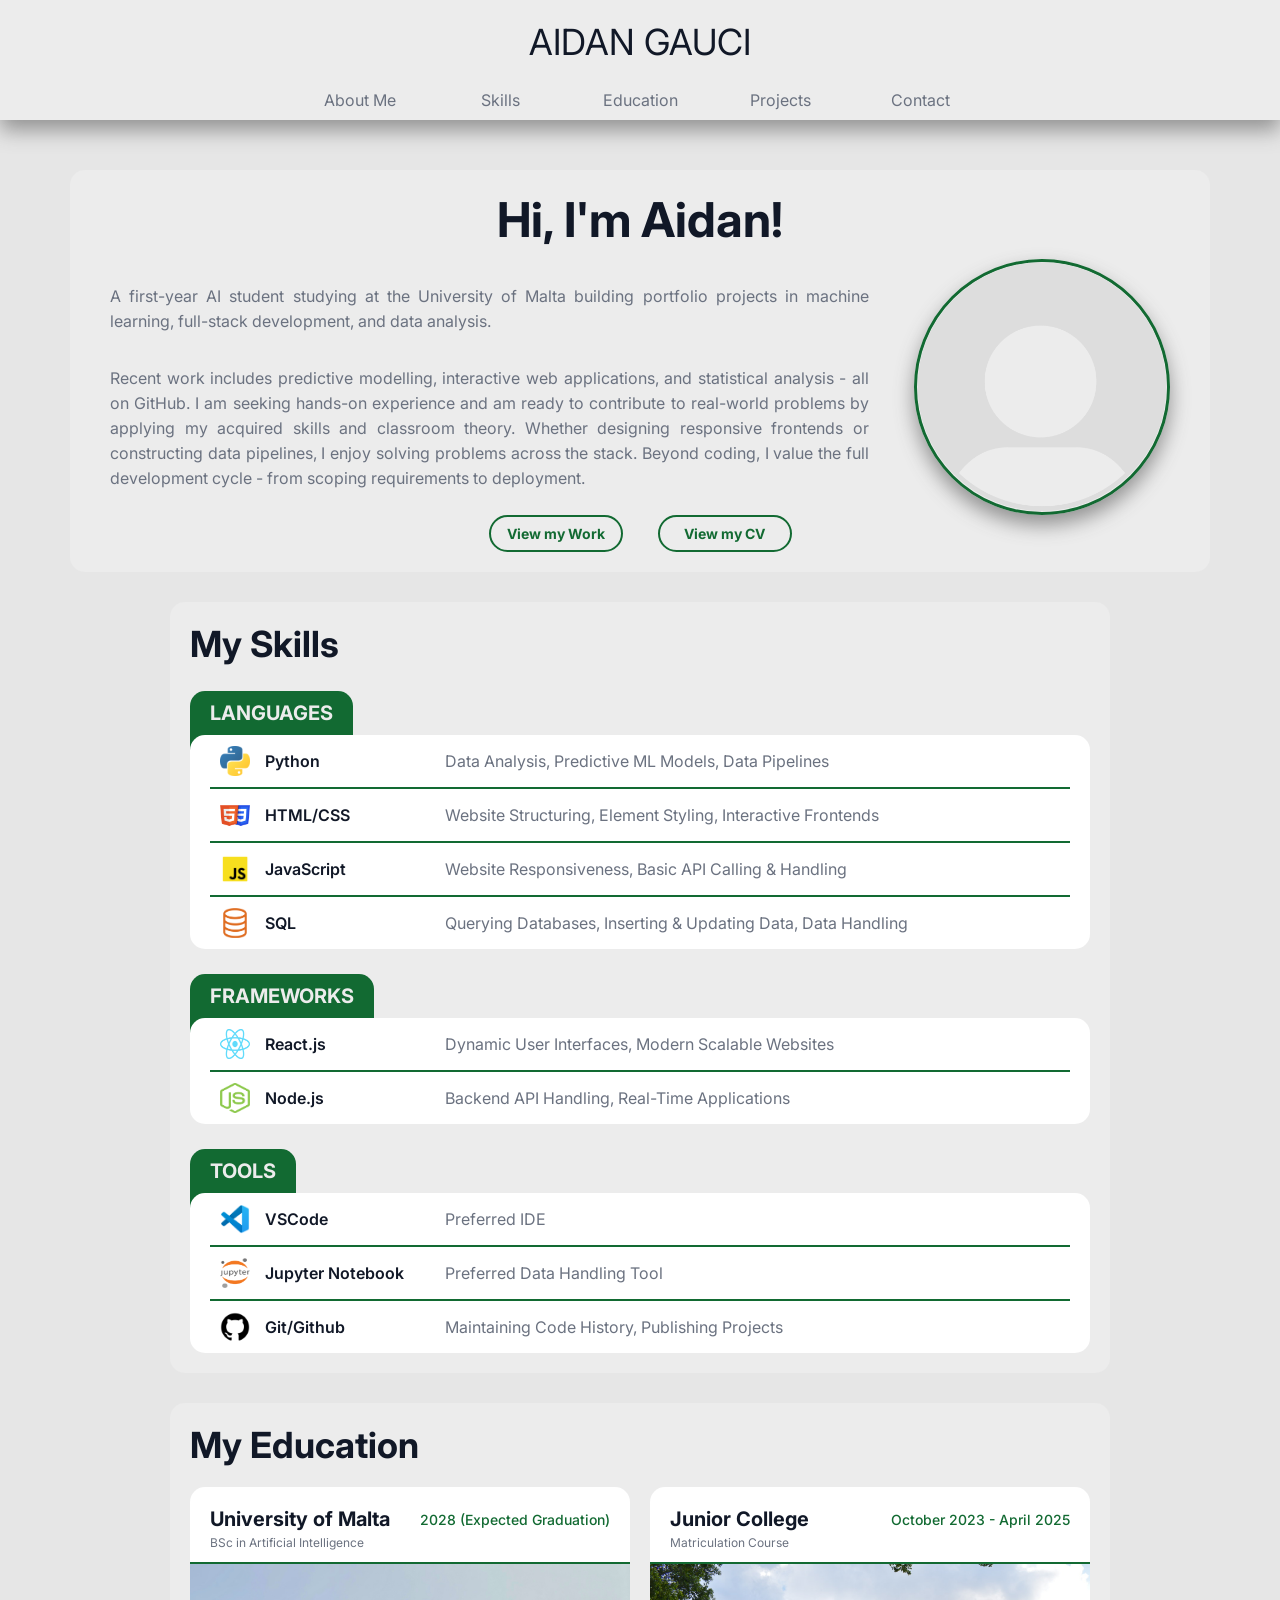
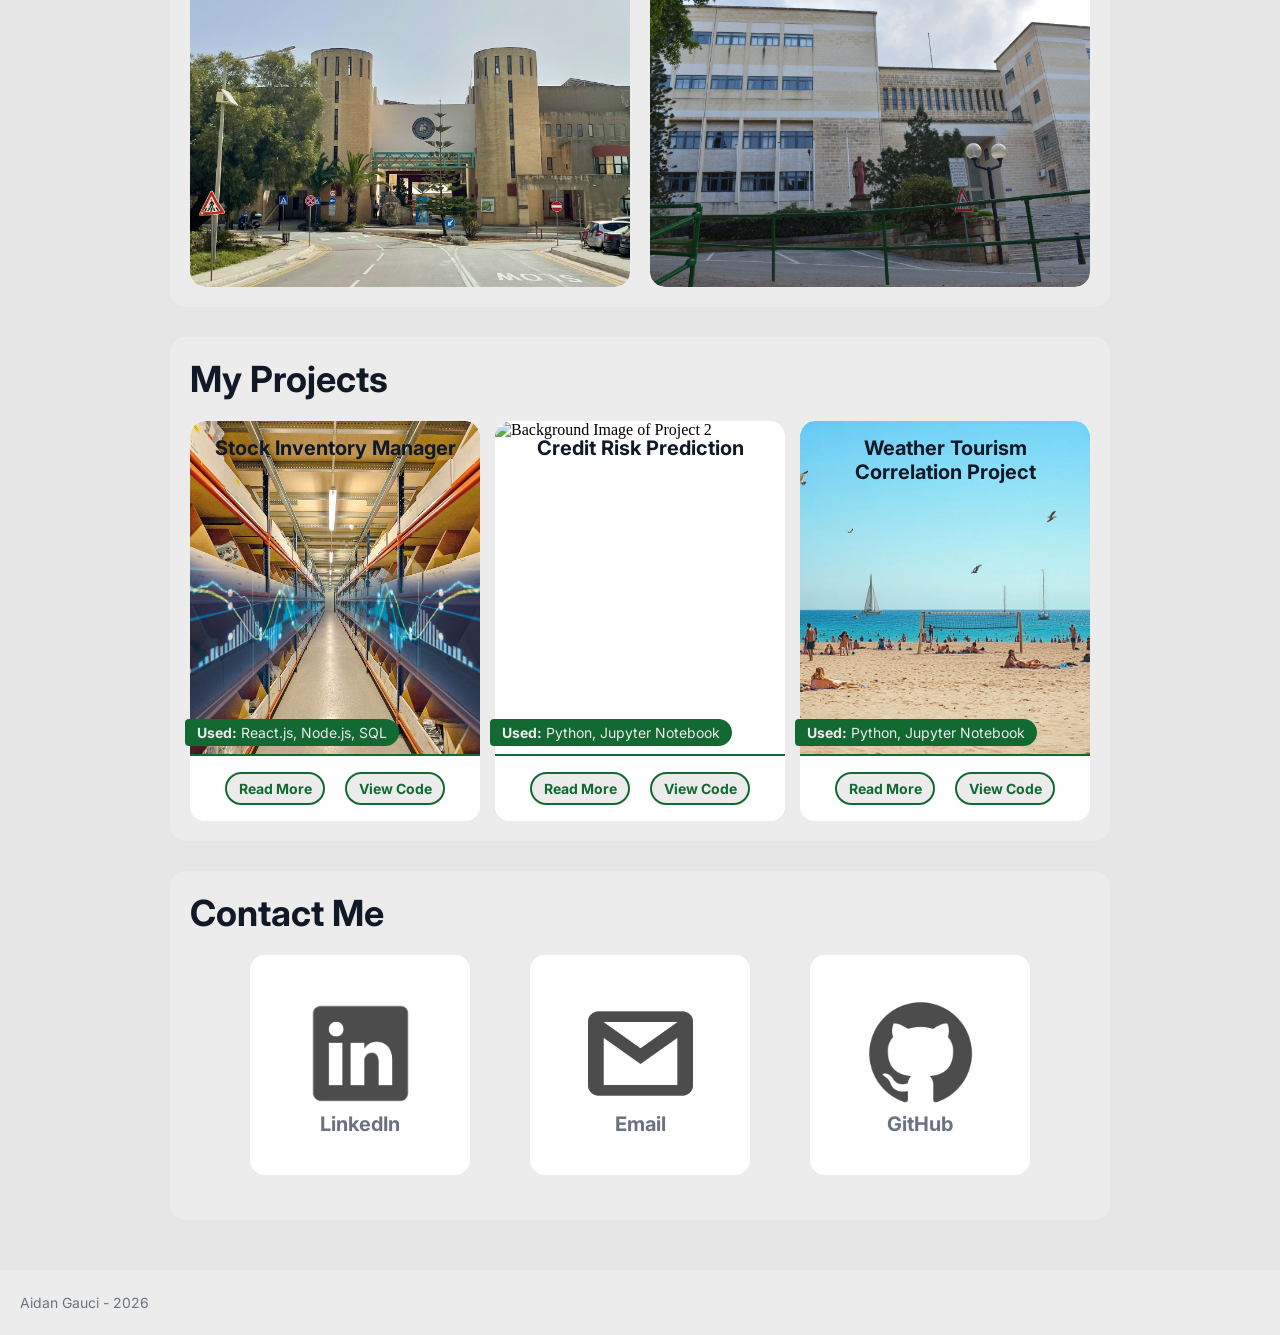
==== index.html @ 99125a49 "Fix: Minor Wordmark Ammendment" ====
<!doctype html>
<html lang="en">
  <head>
    <meta charset="UTF-8" />
    <meta name="viewport" content="width=device-width, initial-scale=1.0" />
    <meta name="description" content="Aidan Gauci's Portfolio - An AI student showcasing front-end web development projects and data science projects." />
    <meta name="author" content="Aidan Gauci" />

    <link rel="stylesheet" href="styles.css" />
    <link href="https://fonts.googleapis.com/css2?family=Inter:ital,opsz,wght@0,14..32,100..900;1,14..32,100..900&display=swap" rel="stylesheet" />
    <script src="main.js" defer></script>

    <title>Aidan's Portfolio Website</title>
  </head>
  <body>
    <header>
      <a href="/" class="wordmark">AIDAN GAUCI</a>
      <nav aria-label="Main Navigation">
        <ul>
          <li><a href="#about-me" class="nav-link">About Me</a></li>
          <li><a href="#skills" class="nav-link">Skills</a></li>
          <li><a href="#education" class="nav-link">Education</a></li>
          <li><a href="#projects" class="nav-link">Projects</a></li>
          <li><a href="#contact" class="nav-link">Contact</a></li>
        </ul>
      </nav>
    </header>
    <main>
      <section id="about-me">
        <h1>Hi, I'm Aidan!</h1>
        <div class="about-me-container">
          <div class="about-me-text-container">
            <p class="about-me-text">A first-year AI student studying at the University of Malta building portfolio projects in machine learning, full-stack development, and data analysis.</p>
            <p class="about-me-text">
              Recent work includes predictive modelling, interactive web applications, and statistical analysis - all on GitHub. I am seeking hands-on experience and am ready to contribute to
              real-world problems by applying my acquired skills and classroom theory. Whether designing responsive frontends or constructing data pipelines, I enjoy solving problems across the stack.
              Beyond coding, I value the full development cycle - from scoping requirements to deployment.
            </p>
          </div>
          <img src="img/profile-pic.png" class="profile-pic" alt="Profile Picture" />
        </div>
        <div class="about-me-link-container">
          <a href="#projects" class="about-me-link">View my Work</a>
          <a href="/" class="about-me-link">View my CV</a>
        </div>
      </section>

      <section id="skills">
        <h2 class="section-title">My Skills</h2>
        <div class="section-container">
          <div class="skill-category">
            <h3 class="skill-title">LANGUAGES</h3>
            <div class="skill-list">
              <article class="skill-element-container">
                <img src="img/skills/python.png" class="skill-icon" alt="Python Icon" />
                <p class="skill-element-name">Python</p>
                <p class="skill-element-description">Data Analysis, Predictive ML Models, Data Pipelines</p>
              </article>
              <article class="skill-element-container">
                <img src="img/skills/html-css.png" class="skill-icon" alt="HTML/CSS Icon" />
                <p class="skill-element-name">HTML/CSS</p>
                <p class="skill-element-description">Website Structuring, Element Styling, Interactive Frontends</p>
              </article>
              <article class="skill-element-container">
                <img src="img/skills/javascript.png" class="skill-icon" alt="JavaScript Icon" />
                <p class="skill-element-name">JavaScript</p>
                <p class="skill-element-description">Website Responsiveness, Basic API Calling & Handling</p>
              </article>
              <article class="skill-element-container">
                <img src="img/skills/sql.png" class="skill-icon" alt="SQL Icon" />
                <p class="skill-element-name">SQL</p>
                <p class="skill-element-description">Querying Databases, Inserting & Updating Data, Data Handling</p>
              </article>
            </div>
          </div>
          <div class="skill-category">
            <h3 class="skill-title">FRAMEWORKS</h3>
            <div class="skill-list">
              <article class="skill-element-container">
                <img src="img/skills/react.png" class="skill-icon" alt="React.js Icon" />
                <p class="skill-element-name">React.js</p>
                <p class="skill-element-description">Dynamic User Interfaces, Modern Scalable Websites</p>
              </article>
              <article class="skill-element-container">
                <img src="img/skills/node.png" class="skill-icon" alt="Node.js Icon" />
                <p class="skill-element-name">Node.js</p>
                <p class="skill-element-description">Backend API Handling, Real-Time Applications</p>
              </article>
            </div>
          </div>
          <div class="skill-category">
            <h3 class="skill-title">TOOLS</h3>
            <div class="skill-list">
              <article class="skill-element-container">
                <img src="img/skills/vscode.png" class="skill-icon" alt="VSCode Icon" />
                <p class="skill-element-name">VSCode</p>
                <p class="skill-element-description">Preferred IDE</p>
              </article>
              <article class="skill-element-container">
                <img src="img/skills/jupyter.png" class="skill-icon" alt="Jupyter Notebook Icon" />
                <p class="skill-element-name">Jupyter Notebook</p>
                <p class="skill-element-description">Preferred Data Handling Tool</p>
              </article>
              <article class="skill-element-container">
                <img src="img/skills/github.png" class="skill-icon" alt="Github Icon" />
                <p class="skill-element-name">Git/Github</p>
                <p class="skill-element-description">Maintaining Code History, Publishing Projects</p>
              </article>
            </div>
          </div>
        </div>
      </section>

      <section id="education">
        <h2 class="section-title">My Education</h2>
        <div class="education-article-container">
          <article class="education-article">
            <div class="education-article-header">
              <div class="education-title-container">
                <h3 class="education-title">University of Malta</h3>
                <p class="education-date">2028 (Expected Graduation)</p>
              </div>
              <p class="education-subtitle">BSc in Artificial Intelligence</p>
            </div>
            <div class="education-article-body">
              <div class="education-description">
                <strong>Related Coursework:</strong>
                <ul>
                  <li>Foundations of Data Science</li>
                  <li>Programming for AI (Python, HTML, CSS, JS)</li>
                  <li>AI Numerical Methods</li>
                  <li>Databases and Information Management</li>
                  <li>Data Structures & Algorithms</li>
                  <li>Foundations of Artificial Intelligence</li>
                  <li>Knowledge Representation & Reasoning</li>
                  <li>Mathematics of Discrete Structures</li>
                </ul>
              </div>
              <a href="https://www.um.edu.mt/courses/overview/ubscitharift-2026-7-o/" class="education-link">Read More</a>
              <img src="img/education/university.jpg" class="education-article-background" alt="Picture of Education Building" />
            </div>
          </article>
          <article class="education-article">
            <div class="education-article-header">
              <div class="education-title-container">
                <h3 class="education-title">Junior College</h3>
                <p class="education-date">October 2023 - April 2025</p>
              </div>
              <p class="education-subtitle">Matriculation Course</p>
            </div>
            <div class="education-article-body">
              <p class="education-description"><strong>A-Levels:</strong> Pure Maths (B), Computing (B)</p>
              <a href="https://www.jc.um.edu.mt/study/programmes/matriculationcoursestandard/" class="education-link">Read More</a>
              <img src="img/education/college.jpg" class="education-article-background" alt="Picture of Education Building" />
            </div>
          </article>
        </div>
      </section>

      <section id="projects">
        <h2 class="section-title">My Projects</h2>
        <div class="project-article-container">
          <article class="project-article" id="stock-inventory-manager">
            <div class="project-article-text-container">
              <h3 class="project-article-title">Stock Inventory Manager</h3>
              <p class="project-article-desc">
                Foundations of Data Science, Programming for AI, AI Numerical Methods, Introduction to Databases and Information Management, Data Structures & Algorithms, Foundations of Artificial
                Intelligence.
              </p>
              <p class="project-article-tags"><strong>Used:</strong> React.js, Node.js, SQL</p>
              <img src="img/projects/inventory-levels-boxes.1.10.avif" class="project-article-background" alt="Background Image of Project 1" />
            </div>
            <div class="project-article-button-container">
              <button class="project-article-button">Read More</button>
              <button class="project-article-button">View Code</button>
            </div>
          </article>
          <article class="project-article" id="credit-risk-prediction">
            <div class="project-article-text-container">
              <h3 class="project-article-title">Credit Risk Prediction</h3>
              <p class="project-article-desc">
                Foundations of Data Science, Programming for AI, AI Numerical Methods, Introduction to Databases and Information Management, Data Structures & Algorithms, Foundations of Artificial
                Intelligence.
              </p>
              <p class="project-article-tags"><strong>Used:</strong> Python, Jupyter Notebook</p>
              <img src="img/projects/pexels-rdne-8292879.jpg" class="project-article-background" alt="Background Image of Project 2" />
            </div>
            <div class="project-article-button-container">
              <button class="project-article-button">Read More</button>
              <button class="project-article-button">View Code</button>
            </div>
          </article>
          <article class="project-article" id="weather-tourism-correlation">
            <div class="project-article-text-container">
              <h3 class="project-article-title">Weather Tourism Correlation Project</h3>
              <p class="project-article-desc">
                A personal research project exploring the correlation between the mass of tourism in Malta to its weather conditions, and furthermore which of these weather conditions were most
                influencial in tourism amounts.
              </p>
              <p class="project-article-tags"><strong>Used:</strong> Python, Jupyter Notebook</p>
              <img src="img/projects/sunny-beach-day-stockcake.webp" class="project-article-background" alt="Background Image of Project 3" />
            </div>
            <div class="project-article-button-container">
              <button class="project-article-button">Read More</button>
              <button class="project-article-button">View Code</button>
            </div>
          </article>
        </div>
      </section>

      <section id="contact">
        <h2 class="section-title">Contact Me</h2>
        <div class="section-container">
          <a href="https://www.linkedin.com/in/aidan-gauci-2635003b6/" class="contact-link">
            <img class="contact-image" src="img/contact/linkedin.png" alt="Contact Image" />
            <span class="contact-text">LinkedIn</span>
          </a>
          <a href="mailto:aidan.gauci.work@gmail.com" class="contact-link">
            <img class="contact-image" src="img/contact/gmail.png" alt="Contact Image" />
            <span class="contact-text">Email</span>
          </a>
          <a href="https://github.com/aidan-gauci" class="contact-link">
            <img class="contact-image" src="img/contact/github.png" alt="Contact Image" />
            <span class="contact-text">GitHub</span>
          </a>
        </div>
      </section>
    </main>
    <footer>
      <p class="footer-text">Aidan Gauci - 2026</p>
    </footer>
  </body>
</html>
---- styles.css ----
:root {
  --font-family: 'Inter', sans-serif;
  --font-size-1: 48px;
  --font-size-2: 36px;
  --font-size-3: 20px;
  --font-size-4: 16px;
  --font-size-5: 14px;
  --font-size-6: 12px;
}

/* LIGHT MODE */
@media (prefers-color-scheme: light) {
  :root {
    --background-colour: #e6e6e6;
    --section-colour: #ececec;
    --article-colour: #ffffff;
    --primary-text: #111827;
    --secondary-text: #6b7280;
    --text-override: #ececec;
    --accent-colour: #126a32;
    --shadow-colour: #929292;
  }

  img {
    opacity: 1;
    filter: brightness(1) blur(0px);
  }

  .skill-title {
    color: var(--article-colour);
  }

  .education-article.is-hovered .education-article-background {
    opacity: 0.65;
    filter: brightness(0.7) blur(4px);
  }

  .project-article.is-hovered .project-article-background {
    opacity: 0.65;
    filter: brightness(0.7) blur(4px);
  }

  .contact-image {
    filter: invert(0.3);
  }

  .contact-link.is-hovered .contact-image {
    filter: invert(0);
  }
}

/* DARK MODE */
@media (prefers-color-scheme: dark) {
  :root {
    --background-colour: #121212;
    --section-colour: #1e1e1e;
    --article-colour: #252525;
    --primary-text: #f8f9fa;
    --secondary-text: #b0b0b0;
    --text-override: #f8f9fa;
    --accent-colour: #6366f1;
    --shadow-colour: #000000;
  }

  img {
    opacity: 1;
    filter: brightness(0.7) blur(0px);
  }

  .education-article.is-hovered .education-article-background {
    opacity: 1;
    filter: brightness(0.45) blur(4px);
  }

  .project-article.is-hovered .project-article-background {
    opacity: 1;
    filter: brightness(0.45) blur(4px);
  }

  .contact-image {
    filter: invert(0.6);
  }

  .contact-link.is-hovered .contact-image {
    filter: invert(1);
  }
}

html {
  scroll-behavior: smooth;
}

body {
  margin: 0px;
}

/* HEADER */
header {
  width: 100%;
  position: sticky;
  top: 0;
  z-index: 10;
  background-color: var(--section-colour);
  box-shadow: 0 10px 20px var(--shadow-colour);
  padding-top: 20px;
  display: flex;
  flex-direction: column;
  justify-content: center;
  align-items: center;
}

.wordmark {
  color: var(--primary-text);
  font-size: var(--font-size-2);
  font-family: var(--font-family);
  font-weight: 400;
  text-transform: uppercase;
  text-decoration: none;
  display: inline-block;
  transition: opacity 0.2s ease;
}

.wordmark:hover {
  opacity: 0.7;
}

header ul {
  width: max-content;
  list-style: none;
  display: flex;
  flex-direction: row;
  justify-content: space-between;
  align-items: center;
  margin-bottom: 0px;
  padding: 0px;
  flex-wrap: nowrap;
}

.nav {
  height: min-content;
}

.nav-link {
  display: inline-block;
  width: 100px;
  text-align: center;
  color: var(--secondary-text);
  font-family: var(--font-family);
  text-decoration: none;
  white-space: nowrap;
  padding: 10px 0;
  margin: 0 20px;
  transition: opacity 0.2s ease;
}

.nav-link:hover {
  opacity: 0.7;
}

.active {
  font-weight: bold;
  color: var(--accent-colour);
  border-bottom: 3px solid var(--accent-colour);
}

/* MAIN */
main {
  padding: 20px 40px;
  background-color: var(--background-colour);
}

main section {
  max-width: 900px;
  border-radius: 15px;
  margin: 30px auto;
  padding: 20px;
  background-color: var(--section-colour);
}

#about-me {
  max-width: 1100px;
}

#about-me h1 {
  font-family: var(--font-family);
  font-size: var(--font-size-1);
  color: var(--primary-text);
  text-align: center;
  margin-top: 0px;
  margin-bottom: 10px;
}

.section-title {
  font-family: var(--font-family);
  font-size: var(--font-size-2);
  color: var(--primary-text);
  margin-top: 0px;
  margin-bottom: 20px;
}

.about-me-text,
.education-description {
  font-family: var(--font-family);
  font-size: var(--font-size-4);
  color: var(--secondary-text);
}

.about-me-container {
  display: flex;
  flex-direction: row;
  align-items: center;
  gap: 45px;
  padding: 0px 20px;
}

.about-me-text-container {
  height: 100%;
  width: 100%;
  display: flex;
  flex-direction: column;
}

.about-me-text {
  text-align: justify;
  line-height: 25px;
}

.about-me-link-container {
  height: auto;
  width: 100%;
  display: flex;
  flex-direction: row;
  justify-content: center;
  align-items: center;
  gap: 35px;
  position: relative;
  bottom: 0px;
}

.about-me-link {
  height: fit-content;
  width: 100px;
  text-align: center;
  padding: 8px 15px;
  background-color: var(--section-colour);
  border: 2px solid var(--accent-colour);
  border-radius: 20px;
  color: var(--accent-colour);
  font-family: var(--font-family);
  font-size: var(--font-size-5);
  font-weight: bold;
  position: relative;
  text-decoration: none;
  cursor: pointer;
  scale: 1;
  transition: scale 0.15s ease;
}

.about-me-link:hover {
  scale: 1.1;
}

.profile-pic {
  height: 250px;
  width: 250px;
  border-radius: calc(50%);
  border: 3px solid var(--accent-colour);
  box-shadow: 0 10px 20px var(--shadow-colour);
}

.education-title,
.project-article-title {
  font-family: var(--font-family);
  font-size: var(--font-size-3);
  color: var(--primary-text);
}

#skills .section-title {
  margin-bottom: 0px;
}

.skill-title {
  width: fit-content;
  padding: 10px 20px;
  padding-bottom: 25px;
  margin-top: 10px;
  margin-bottom: 0px;
  border-radius: 15px 15px 0px 0px;
  background-color: var(--accent-colour);
  color: var(--text-override);
  font-family: var(--font-family);
  font-size: var(--font-size-3);
  position: relative;
  bottom: -15px;
  z-index: 0;
}

.skill-list {
  height: auto;
  width: auto;
  padding: 0px 20px;
  font-family: var(--font-family);
  font-size: var(--font-size-4);
  background-color: var(--article-colour);
  border-radius: 15px;
  position: relative;
  z-index: 1;
}

.skill-element-container {
  height: fit-content;
  width: 100%;
  color: var(--secondary-text);
  font-size: var(--font-size-4);
  display: grid;
  grid-template-columns: 55px 180px 1fr;
  align-items: center;
  position: relative;
  border-bottom: 2px solid var(--accent-colour);
}

.skill-element-container:last-child {
  border-bottom: 0px;
}

.skill-icon {
  height: 30px;
  width: auto;
  aspect-ratio: 1;
  margin-left: 10px;
}

.skill-element-name {
  color: var(--primary-text);
  font-weight: 600;
  transform-origin: left;
  scale: 1;
  transition:
    color 0.15s ease,
    scale 0.15s ease;
}

.skill-element-container.is-hovered .skill-element-name {
  color: var(--accent-colour);
  scale: 1.1;
}

.skill-element-description {
  color: var(--secondary-text);
}

.education-article-container {
  display: grid;
  grid-template-columns: 1fr 1fr;
  column-gap: 20px;
}

.education-article {
  height: 400px;
  min-height: 300px;
  width: auto;
  border-radius: 15px;

  display: grid;
  grid-template-rows: auto 1fr;
  align-content: start;
  background-color: var(--article-colour);
  position: relative;
}

.education-article-header {
  width: auto;
  padding: 20px 20px 0px 20px;
  border-bottom: 2px solid var(--accent-colour);
}

.education-title-container {
  display: flex;
  justify-content: space-between;
  align-items: center;
}

.education-title,
.education-date {
  height: fit-content;
  margin: 0px;
}

.education-date {
  font-family: var(--font-family);
  font-size: var(--font-size-5);
  font-weight: 500;
  color: var(--accent-colour);
}

.education-subtitle {
  font-family: var(--font-family);
  font-size: var(--font-size-6);
  color: var(--secondary-text);
  margin-top: 4px;
}

.education-article-body {
  height: 100%;
  width: auto;
  border-radius: 0px 0px 15px 15px;
  padding: 0px 20px;
  position: relative;
}

.education-description {
  color: var(--primary-text);
  line-height: 25px;
  margin: 16px 0px;
  padding-top: 20px;
  position: relative;
  opacity: 0;
  z-index: 1;
  transition:
    opacity 0.15s ease,
    transform 0.15s ease;
}

.education-description ul {
  margin: 0px;
  position: absolute;
  left: -10px;
}

.education-article.is-hovered .education-description {
  opacity: 1;
  transform: translateY(-20px);
}

.education-link {
  height: fit-content;
  width: 80px;
  text-align: center;
  padding: 8px 15px;
  background-color: var(--section-colour);
  border: 2px solid var(--accent-colour);
  border-radius: 20px;
  color: var(--accent-colour);
  font-family: var(--font-family);
  font-size: var(--font-size-5);
  font-weight: bold;
  text-decoration: none;
  cursor: pointer;
  position: absolute;
  left: 0px;
  right: 0px;
  bottom: 0px;
  margin: 0 auto;
  opacity: 0;
  z-index: 1;
  pointer-events: none;
  transform-origin: center center;
  translate: 0px 0px;
  scale: 1;
  transition:
    opacity 0.15s ease,
    translate 0.15s ease,
    scale 0.15s ease;
}

.education-article.is-hovered .education-link {
  opacity: 1;
  translate: 0px -20px;
  pointer-events: auto;
}

.education-link:hover {
  scale: 1.1;
}

.education-article-background {
  object-fit: cover;
  height: 100%;
  width: 100%;
  border-radius: 0px 0px 15px 15px;
  position: absolute;
  bottom: 0px;
  left: 0px;
  clip-path: inset(0 round 0px 0px 15px 15px);
  transition:
    opacity 0.15s ease,
    filter 0.15s ease;
}

.project-article-container {
  display: grid;
  grid-template-columns: 1fr 1fr 1fr;
  column-gap: 15px;
}

.project-article {
  height: 400px;
  min-height: 300px;
  width: auto;
  border-radius: 15px;
  display: flex;
  flex-direction: column;
  background-color: var(--article-colour);
}

.project-article-text-container {
  flex-grow: 1;
  height: auto;
  width: auto;
  border-radius: 15px 15px 0px 0px;
  position: relative;
}

.project-article-title {
  text-align: center;
  margin: 15px 0px;
  padding: 0px 15px;
  z-index: 1;
  position: relative;
}

.project-article-desc {
  font-family: var(--font-family);
  font-size: var(--font-size-4);
  color: var(--primary-text);
  line-height: 25px;
  margin-top: 36px;
  padding: 10px 20px;
  text-align: center;
  z-index: 1;
  position: relative;
  opacity: 0;
  transition:
    opacity 0.15s ease,
    transform 0.15s ease;
}

.project-article.is-hovered .project-article-desc {
  opacity: 1;
  transform: translateY(-20px);
}

.project-article-tags {
  font-family: var(--font-family);
  font-size: var(--font-size-5);
  color: var(--text-override);
  background-color: var(--accent-colour);
  border-radius: 6px 20px 20px 6px;
  padding: 5px 12px;
  margin: 5px 0px;
  position: absolute;
  z-index: 1;
  bottom: 3px;
  left: -5px;
}

.project-article-background {
  object-fit: cover;
  height: 100%;
  width: 100%;
  border-radius: 15px 15px 0px 0px;
  position: absolute;
  top: 0px;
  left: 0px;
  clip-path: inset(0 round 15px 15px 0px 0px);
  transition:
    opacity 0.15s ease,
    filter 0.15s ease;
}

.project-article-button-container {
  height: 65px;
  min-height: 60px;
  width: 100%;
  border-radius: 0px 0px 15px 15px;
  display: flex;
  gap: 20px;
  justify-content: center;
  align-items: center;
  background-color: inherit;
  border-top: 2px solid var(--accent-colour);
}

.project-article-button {
  height: fit-content;
  width: 100px;
  padding: 6px 10px;
  background-color: var(--section-colour);
  border: 2px solid var(--accent-colour);
  border-radius: 20px;
  color: var(--accent-colour);
  font-family: var(--font-family);
  font-size: var(--font-size-5);
  font-weight: bold;
  transition: transform 0.2s ease;
}

.project-article-button:hover {
  transform: scale(1.1);
  cursor: pointer;
}

#contact .section-container {
  display: grid;
  grid-template-columns: 1fr 1fr 1fr;
  column-gap: 60px;
  padding: 0px 60px 25px 60px;
}

.contact-link {
  height: auto;
  width: fit-content;
  aspect-ratio: 1;
  border-radius: 15px;
  background-color: var(--article-colour);
  gap: 0px;
  display: flex;
  flex-direction: column;
  justify-content: center;
  align-items: center;
  text-decoration: none;
  padding: 20px;
  transition: gap 0.15s ease;
}

.contact-image {
  height: 65%;
  width: 65%;
  transition: transform 0.15s ease;
}

.contact-text {
  color: var(--secondary-text);
  font-family: var(--font-family);
  font-weight: bold;
  font-size: var(--font-size-3);
  pointer-events: none;
  transition:
    transform 0.15s ease,
    color 0.15s ease;
}

.contact-link.is-hovered {
  gap: 5px;
}

.contact-link.is-hovered .contact-image,
.contact-link.is-hovered .contact-text {
  transform: scale(1.1);
  color: var(--primary-text);
}

/* FOOTER */
footer {
  background-color: var(--section-colour);
  padding: 10px 20px;
}

.footer-text {
  font-family: var(--font-family);
  font-size: var(--font-size-5);
  color: var(--secondary-text);
}

@media (min-width: 819px) and (max-width: 1000px) {
  :root {
    --font-size-1: 36px;
    --font-size-2: 24px;
    --font-size-3: 16px;
    --font-size-4: 14px;
    --font-size-5: 13px;
    --font-size-6: 12px;
  }

  .profile-pic {
    height: 200px;
    width: 200px;
  }

  .skill-element-container {
    grid-template-columns: 45px 150px 1fr;
  }

  .skill-icon {
    height: 25px;
  }

  .education-title-container {
    flex-direction: column;
    align-items: start;
    justify-content: left;
  }

  .project-article-desc {
    margin-top: 27.5px;
    line-height: 22.5px;
  }
}

@media (min-width: 620px) and (max-width: 819px) {
  :root {
    --font-size-1: 36px;
    --font-size-2: 24px;
    --font-size-3: 16px;
    --font-size-4: 14px;
    --font-size-5: 13px;
    --font-size-6: 12px;
  }

  .nav-link {
    width: 90px;
    margin: 0px 10px;
  }

  main section {
    max-width: 450px;
    min-width: 300px;
  }

  .about-me-container {
    flex-direction: column-reverse;
    gap: 0px;
  }

  .profile-pic {
    height: 160px;
    width: 160px;
  }

  .skill-element-container {
    grid-template-columns: 45px 150px 1fr;
  }

  .skill-icon {
    height: 25px;
  }

  .education-article-container {
    grid-template-columns: none;
    column-gap: 0px;
    grid-template-rows: 1fr 1fr;
    row-gap: 35px;
  }

  .education-title-container {
    flex-direction: column;
    align-items: start;
    justify-content: left;
  }

  .education-description {
    line-height: 20px;
  }

  .project-article-container {
    grid-template-columns: none;
    column-gap: 0px;
    grid-template-rows: 1fr 1fr 1fr;
    row-gap: 35px;
  }

  .project-article-desc {
    margin-top: 27.5px;
    line-height: 22.5px;
  }

  #contact .section-container {
    padding: 10px 0px;
    column-gap: 20px;
  }
}

@media (min-width: 450px) and (max-width: 620px) {
  :root {
    --font-size-1: 32px;
    --font-size-2: 22px;
    --font-size-3: 14px;
    --font-size-4: 12px;
    --font-size-5: 10px;
    --font-size-6: 9px;
  }

  .nav-link {
    width: 70px;
    font-size: var(--font-size-4);
    margin: 0px 5px;
  }

  main section {
    max-width: 450px;
    min-width: 300px;
  }

  .about-me-container {
    flex-direction: column-reverse;
    gap: 0px;
  }

  .profile-pic {
    height: 160px;
    width: 160px;
  }

  .skill-element-container {
    grid-template-columns: 45px 90px 1fr;
  }

  .skill-title {
    margin-top: 5px;
  }

  .skill-icon {
    height: 25px;
  }

  .education-article-container {
    grid-template-columns: none;
    column-gap: 0px;
    grid-template-rows: 1fr 1fr;
    row-gap: 35px;
  }

  .education-title-container {
    flex-direction: column;
    align-items: start;
    justify-content: left;
  }

  .education-description {
    line-height: 20px;
  }

  .project-article-container {
    grid-template-columns: none;
    column-gap: 0px;
    grid-template-rows: 1fr 1fr 1fr;
    row-gap: 35px;
  }

  .project-article-desc {
    margin-top: 27.5px;
    line-height: 22.5px;
  }

  #contact .section-container {
    padding: 10px 0px;
    column-gap: 20px;
  }

  .contact-link {
    padding: 10px;
  }

  .contact-image {
    height: 57.5%;
    width: 57.5%;
  }

  .contact-text {
    font-size: var(--font-size-4);
  }
}

@media (min-width: 360px) and (max-width: 449px) {
  :root {
    --font-size-1: 32px;
    --font-size-2: 22px;
    --font-size-3: 14px;
    --font-size-4: 12px;
    --font-size-5: 10px;
    --font-size-6: 9px;
  }

  main {
    padding: 10px 10px;
  }

  nav ul {
    margin-top: 5px;
  }

  .nav-link {
    width: 60px;
    font-size: var(--font-size-4);
    margin: 0px 5px;
  }

  main section {
    max-width: 450px;
    min-width: 300px;
  }

  .about-me-container {
    flex-direction: column-reverse;
    gap: 0px;
  }

  .about-me-link-container {
    gap: 25px;
  }

  .about-me-link {
    width: 80px;
    padding: 6px 10px;
  }

  .profile-pic {
    height: 160px;
    width: 160px;
  }

  .skill-element-container {
    grid-template-columns: 45px 90px 1fr;
  }

  .skill-title {
    margin-top: 5px;
  }

  .skill-icon {
    height: 25px;
  }

  .education-article-container {
    grid-template-columns: none;
    column-gap: 0px;
    grid-template-rows: 1fr 1fr;
    row-gap: 35px;
  }

  .education-title-container {
    flex-direction: column;
    align-items: start;
    justify-content: left;
  }

  .education-description {
    line-height: 20px;
  }

  .project-article-container {
    grid-template-columns: none;
    column-gap: 0px;
    grid-template-rows: 1fr 1fr 1fr;
    row-gap: 35px;
  }

  .project-article-desc {
    margin-top: 27.5px;
    line-height: 22.5px;
  }

  #contact .section-container {
    padding: 10px 0px;
    column-gap: 20px;
  }

  .contact-link {
    padding: 10px;
  }

  .contact-image {
    height: 57.5%;
    width: 57.5%;
  }

  .contact-text {
    font-size: var(--font-size-4);
  }
}

@media (max-width: 359px) {
  :root {
    --font-size-1: 32px;
    --font-size-2: 22px;
    --font-size-3: 14px;
    --font-size-4: 12px;
    --font-size-5: 10px;
    --font-size-6: 9px;
  }

  main {
    padding: 10px 10px;
  }

  nav ul {
    margin-top: 5px;
  }

  .nav-link {
    width: 60px;
    font-size: var(--font-size-4);
    margin: 0px;
  }

  main section {
    max-width: 450px;
    min-width: 200px;
  }

  .about-me-container {
    flex-direction: column-reverse;
    gap: 0px;
  }

  .about-me-link-container {
    gap: 25px;
  }

  .about-me-link {
    width: 80px;
    padding: 6px 10px;
  }

  .profile-pic {
    height: 160px;
    width: 160px;
  }

  .skill-element-container {
    grid-template-columns: 45px 90px 1fr;
  }

  .skill-title {
    margin-top: 5px;
  }

  .skill-icon {
    height: 25px;
  }

  .education-article-container {
    grid-template-columns: none;
    column-gap: 0px;
    grid-template-rows: 1fr 1fr;
    row-gap: 35px;
  }

  .education-title-container {
    flex-direction: column;
    align-items: start;
    justify-content: left;
  }

  .education-description {
    line-height: 20px;
  }

  .project-article-container {
    grid-template-columns: none;
    column-gap: 0px;
    grid-template-rows: 1fr 1fr 1fr;
    row-gap: 35px;
  }

  .project-article-desc {
    margin-top: 27.5px;
    line-height: 22.5px;
  }

  #contact .section-container {
    padding: 10px 0px;
    column-gap: 20px;
  }

  .contact-link {
    padding: 10px;
  }

  .contact-image {
    height: 57.5%;
    width: 57.5%;
  }

  .contact-text {
    font-size: var(--font-size-4);
  }
}
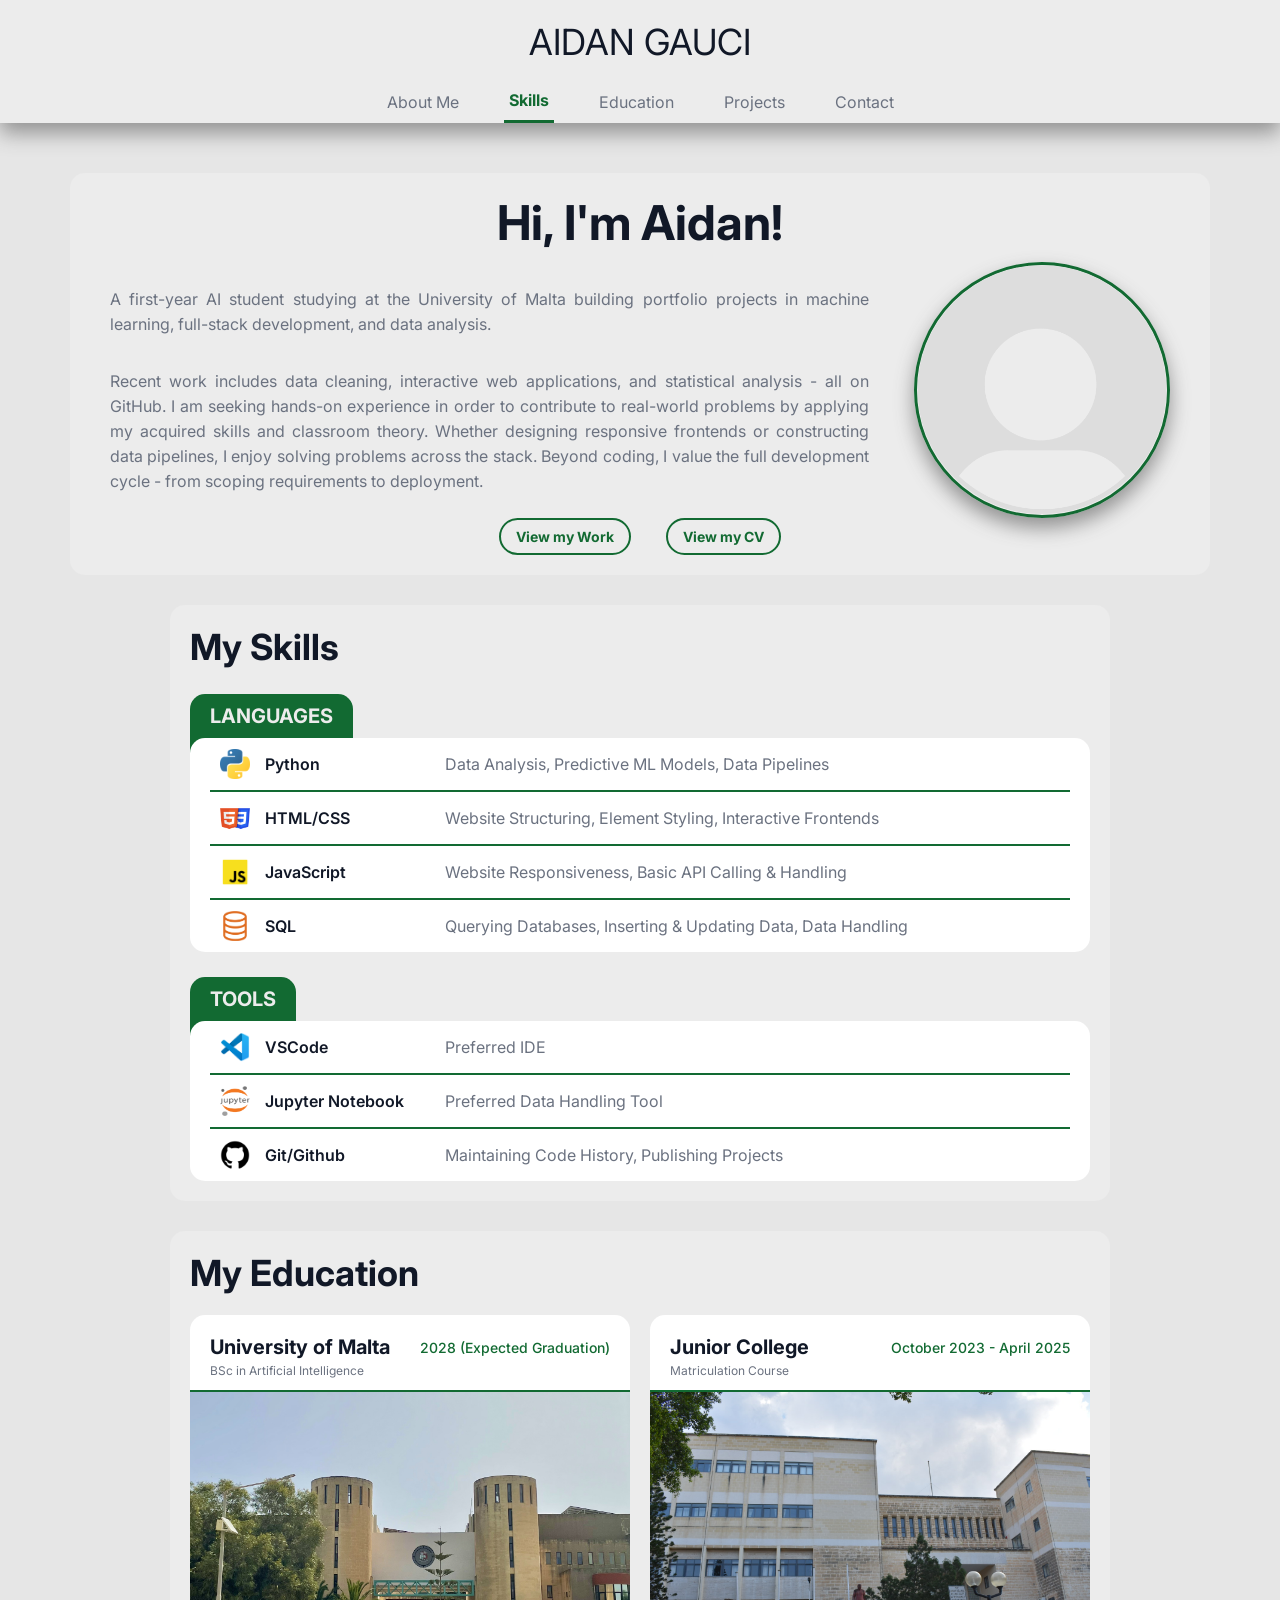
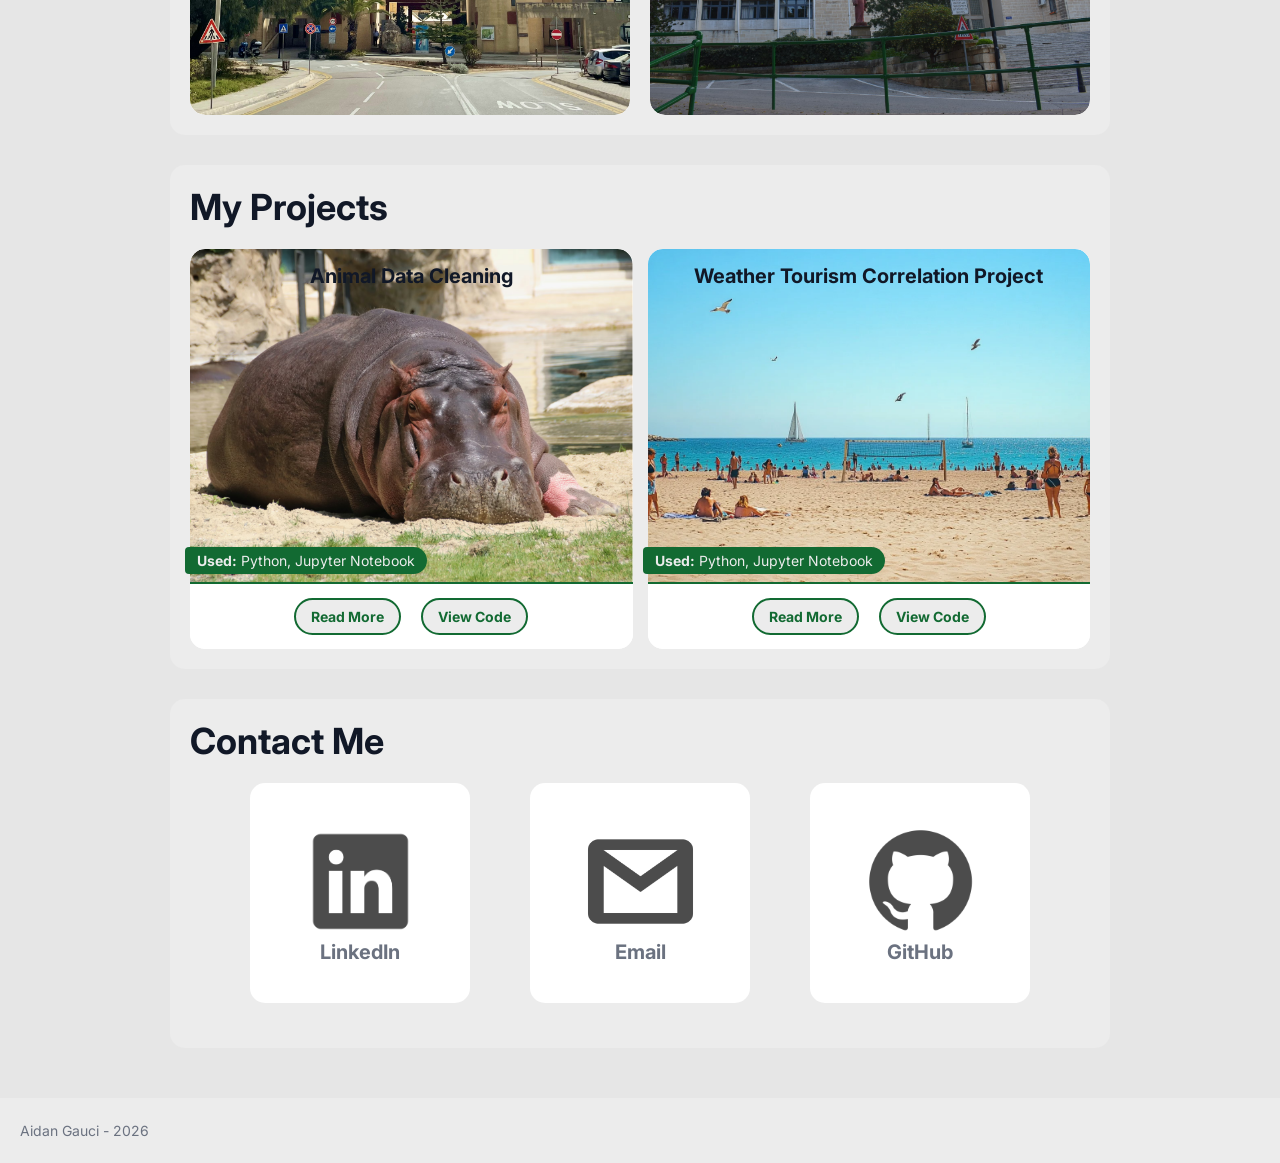
==== commit 23622f2d: "Fix: Project data ammendment" ====
--- a/index.html
+++ b/index.html
@@ -32,9 +32,9 @@
           <div class="about-me-text-container">
             <p class="about-me-text">A first-year AI student studying at the University of Malta building portfolio projects in machine learning, full-stack development, and data analysis.</p>
             <p class="about-me-text">
-              Recent work includes predictive modelling, interactive web applications, and statistical analysis - all on GitHub. I am seeking hands-on experience and am ready to contribute to
-              real-world problems by applying my acquired skills and classroom theory. Whether designing responsive frontends or constructing data pipelines, I enjoy solving problems across the stack.
-              Beyond coding, I value the full development cycle - from scoping requirements to deployment.
+              Recent work includes data cleaning, interactive web applications, and statistical analysis - all on GitHub. I am seeking hands-on experience in order to contribute to real-world problems
+              by applying my acquired skills and classroom theory. Whether designing responsive frontends or constructing data pipelines, I enjoy solving problems across the stack. Beyond coding, I
+              value the full development cycle - from scoping requirements to deployment.
             </p>
           </div>
           <img src="img/profile-pic.png" class="profile-pic" alt="Profile Picture" />
@@ -73,6 +73,7 @@
               </article>
             </div>
           </div>
+          <!--
           <div class="skill-category">
             <h3 class="skill-title">FRAMEWORKS</h3>
             <div class="skill-list">
@@ -88,6 +89,7 @@
               </article>
             </div>
           </div>
+        -->
           <div class="skill-category">
             <h3 class="skill-title">TOOLS</h3>
             <div class="skill-list">
@@ -160,34 +162,35 @@
       <section id="projects">
         <h2 class="section-title">My Projects</h2>
         <div class="project-article-container">
+          <!--
           <article class="project-article" id="stock-inventory-manager">
             <div class="project-article-text-container">
               <h3 class="project-article-title">Stock Inventory Manager</h3>
               <p class="project-article-desc">
-                Foundations of Data Science, Programming for AI, AI Numerical Methods, Introduction to Databases and Information Management, Data Structures & Algorithms, Foundations of Artificial
-                Intelligence.
+                
               </p>
               <p class="project-article-tags"><strong>Used:</strong> React.js, Node.js, SQL</p>
               <img src="img/projects/inventory-levels-boxes.1.10.avif" class="project-article-background" alt="Background Image of Project 1" />
             </div>
-            <div class="project-article-button-container">
-              <button class="project-article-button">Read More</button>
-              <button class="project-article-button">View Code</button>
-            </div>
-          </article>
-          <article class="project-article" id="credit-risk-prediction">
+            <div class="project-article-link-container">
+              <a class="project-article-link">Read More</a>
+              <a class="project-article-link">View Code</a>
+            </div>
+          </article>
+        -->
+          <article class="project-article" id="animal-data-cleaning">
             <div class="project-article-text-container">
-              <h3 class="project-article-title">Credit Risk Prediction</h3>
+              <h3 class="project-article-title">Animal Data Cleaning</h3>
               <p class="project-article-desc">
-                Foundations of Data Science, Programming for AI, AI Numerical Methods, Introduction to Databases and Information Management, Data Structures & Algorithms, Foundations of Artificial
-                Intelligence.
+                Handling of a dirty dataset containing animal information which demonstrates cleaning methodologies such as date notations, inconsistent naming practices, missing values, and duplicate
+                records.
               </p>
               <p class="project-article-tags"><strong>Used:</strong> Python, Jupyter Notebook</p>
-              <img src="img/projects/pexels-rdne-8292879.jpg" class="project-article-background" alt="Background Image of Project 2" />
-            </div>
-            <div class="project-article-button-container">
-              <button class="project-article-button">Read More</button>
-              <button class="project-article-button">View Code</button>
+              <img src="img/projects/zoo.avif" class="project-article-background" alt="Background Image of Project 2" />
+            </div>
+            <div class="project-article-link-container">
+              <a class="project-article-link">Read More</a>
+              <a class="project-article-link">View Code</a>
             </div>
           </article>
           <article class="project-article" id="weather-tourism-correlation">
@@ -200,9 +203,9 @@
               <p class="project-article-tags"><strong>Used:</strong> Python, Jupyter Notebook</p>
               <img src="img/projects/sunny-beach-day-stockcake.webp" class="project-article-background" alt="Background Image of Project 3" />
             </div>
-            <div class="project-article-button-container">
-              <button class="project-article-button">Read More</button>
-              <button class="project-article-button">View Code</button>
+            <div class="project-article-link-container">
+              <a class="project-article-link">Read More</a>
+              <a class="project-article-link">View Code</a>
             </div>
           </article>
         </div>
--- a/styles.css
+++ b/styles.css
@@ -142,13 +142,13 @@
 
 .nav-link {
   display: inline-block;
-  width: 100px;
+  width: fit-content;
   text-align: center;
   color: var(--secondary-text);
   font-family: var(--font-family);
   text-decoration: none;
   white-space: nowrap;
-  padding: 10px 0;
+  padding: 10px 5px;
   margin: 0 20px;
   transition: opacity 0.2s ease;
 }
@@ -239,7 +239,7 @@
 
 .about-me-link {
   height: fit-content;
-  width: 100px;
+  width: fit-content;
   text-align: center;
   padding: 8px 15px;
   background-color: var(--section-colour);
@@ -434,7 +434,7 @@
 
 .education-link {
   height: fit-content;
-  width: 80px;
+  width: fit-content;
   text-align: center;
   padding: 8px 15px;
   background-color: var(--section-colour);
@@ -489,7 +489,7 @@
 
 .project-article-container {
   display: grid;
-  grid-template-columns: 1fr 1fr 1fr;
+  grid-template-columns: 1fr 1fr;
   column-gap: 15px;
 }
 
@@ -568,7 +568,7 @@
     filter 0.15s ease;
 }
 
-.project-article-button-container {
+.project-article-link-container {
   height: 65px;
   min-height: 60px;
   width: 100%;
@@ -581,10 +581,10 @@
   border-top: 2px solid var(--accent-colour);
 }
 
-.project-article-button {
+.project-article-link {
   height: fit-content;
-  width: 100px;
-  padding: 6px 10px;
+  width: fit-content;
+  padding: 8px 15px;
   background-color: var(--section-colour);
   border: 2px solid var(--accent-colour);
   border-radius: 20px;
@@ -592,10 +592,11 @@
   font-family: var(--font-family);
   font-size: var(--font-size-5);
   font-weight: bold;
+  text-align: center;
   transition: transform 0.2s ease;
 }
 
-.project-article-button:hover {
+.project-article-link:hover {
   transform: scale(1.1);
   cursor: pointer;
 }
@@ -708,7 +709,6 @@
   }
 
   .nav-link {
-    width: 90px;
     margin: 0px 10px;
   }
 
@@ -755,7 +755,7 @@
   .project-article-container {
     grid-template-columns: none;
     column-gap: 0px;
-    grid-template-rows: 1fr 1fr 1fr;
+    grid-template-rows: 1fr 1fr;
     row-gap: 35px;
   }
 
@@ -781,7 +781,6 @@
   }
 
   .nav-link {
-    width: 70px;
     font-size: var(--font-size-4);
     margin: 0px 5px;
   }
@@ -833,7 +832,7 @@
   .project-article-container {
     grid-template-columns: none;
     column-gap: 0px;
-    grid-template-rows: 1fr 1fr 1fr;
+    grid-template-rows: 1fr 1fr;
     row-gap: 35px;
   }
 
@@ -880,7 +879,6 @@
   }
 
   .nav-link {
-    width: 60px;
     font-size: var(--font-size-4);
     margin: 0px 5px;
   }
@@ -900,7 +898,6 @@
   }
 
   .about-me-link {
-    width: 80px;
     padding: 6px 10px;
   }
 
@@ -941,7 +938,7 @@
   .project-article-container {
     grid-template-columns: none;
     column-gap: 0px;
-    grid-template-rows: 1fr 1fr 1fr;
+    grid-template-rows: 1fr 1fr;
     row-gap: 35px;
   }
 
@@ -988,7 +985,6 @@
   }
 
   .nav-link {
-    width: 60px;
     font-size: var(--font-size-4);
     margin: 0px;
   }
@@ -1008,7 +1004,6 @@
   }
 
   .about-me-link {
-    width: 80px;
     padding: 6px 10px;
   }
 
@@ -1049,7 +1044,7 @@
   .project-article-container {
     grid-template-columns: none;
     column-gap: 0px;
-    grid-template-rows: 1fr 1fr 1fr;
+    grid-template-rows: 1fr 1fr;
     row-gap: 35px;
   }
 
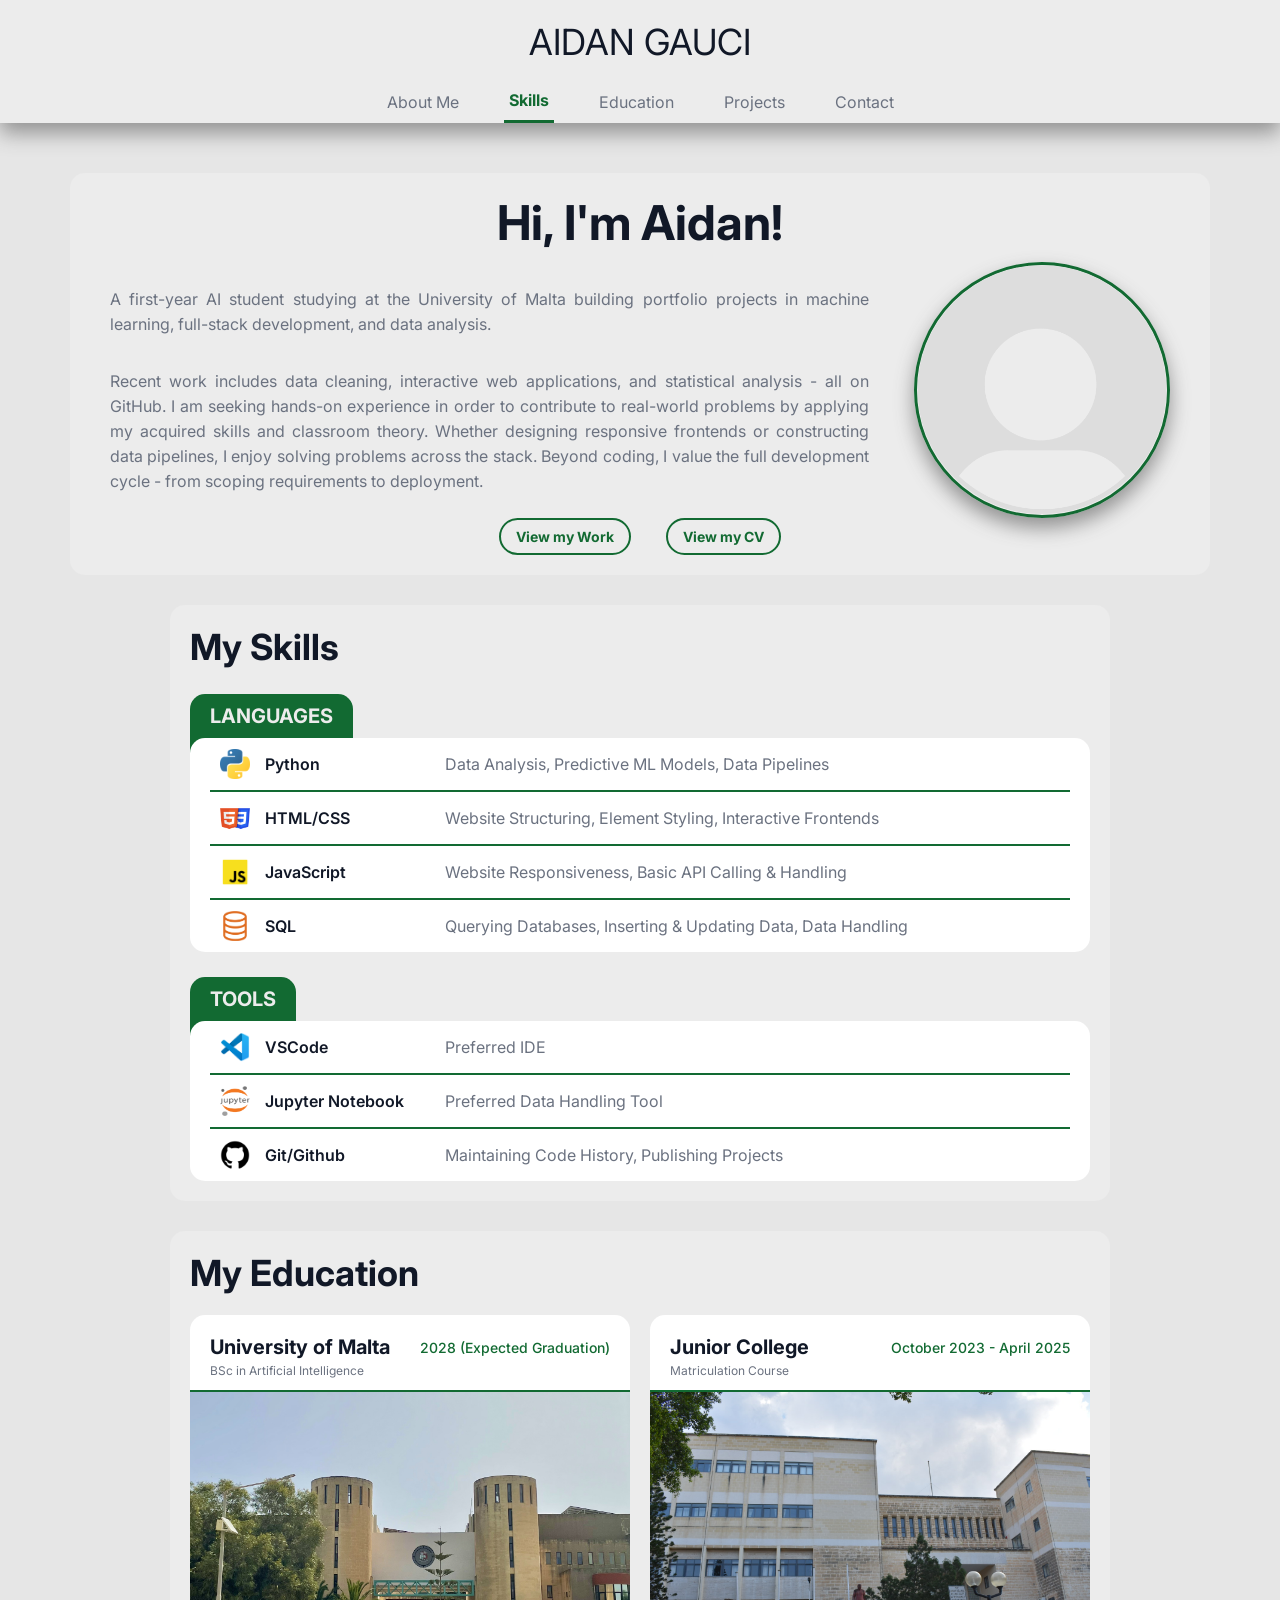
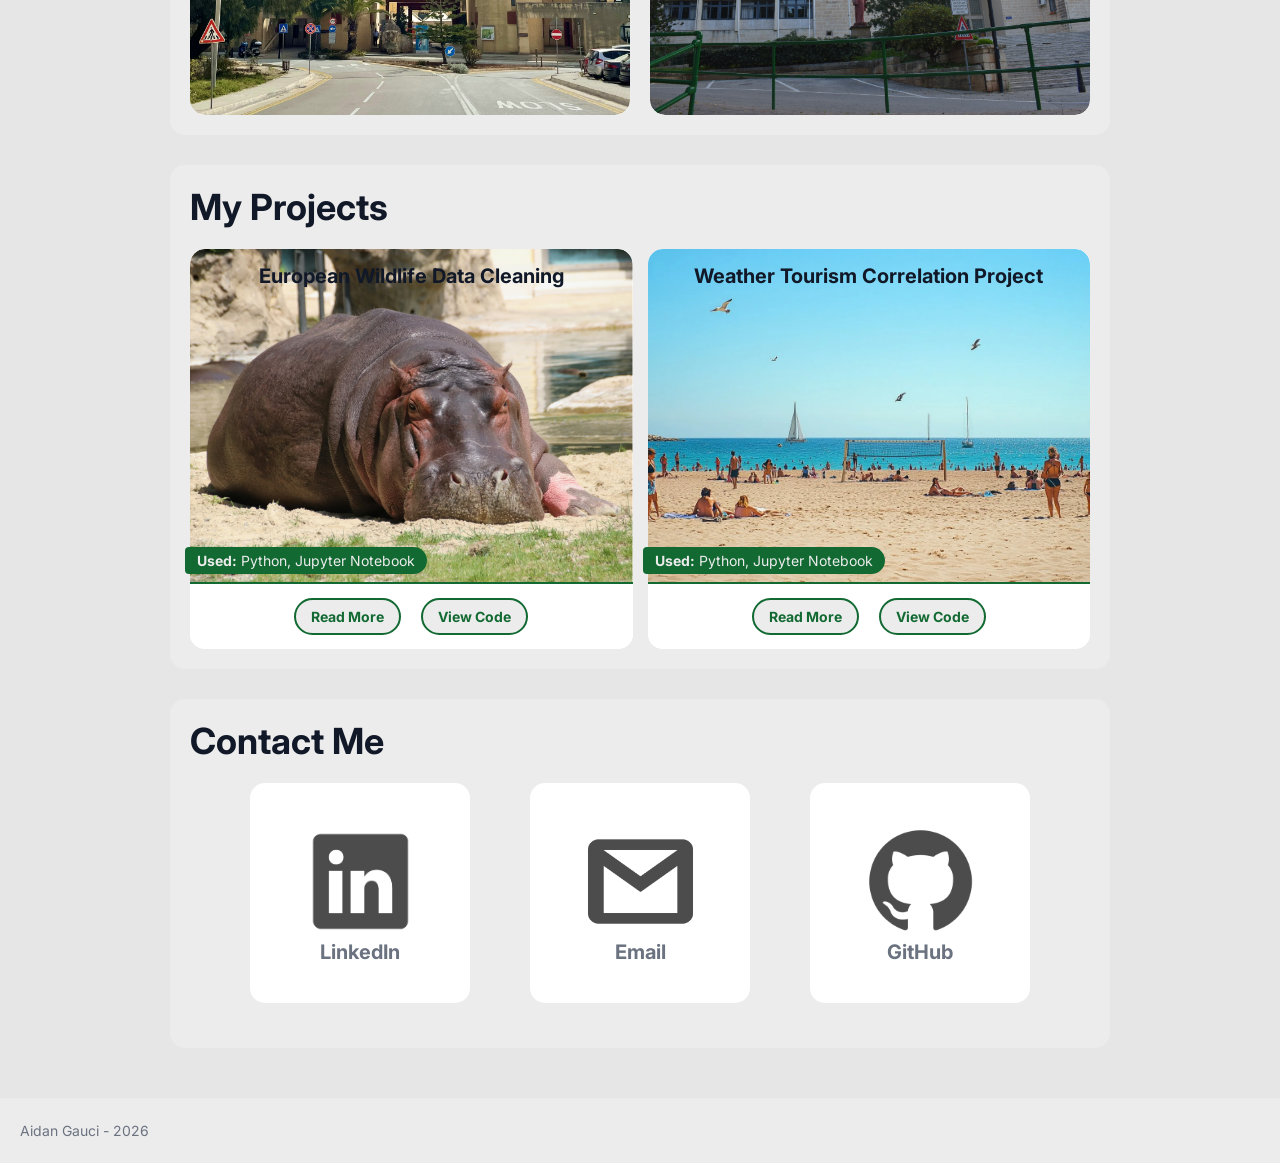
==== commit e25bea05: "Add: European wildlife project directories + minor media handling styles fix" ====
--- a/index.html
+++ b/index.html
@@ -180,7 +180,7 @@
         -->
           <article class="project-article" id="animal-data-cleaning">
             <div class="project-article-text-container">
-              <h3 class="project-article-title">Animal Data Cleaning</h3>
+              <h3 class="project-article-title">European Wildlife Data Cleaning</h3>
               <p class="project-article-desc">
                 Handling of a dirty dataset containing animal information which demonstrates cleaning methodologies such as date notations, inconsistent naming practices, missing values, and duplicate
                 records.
@@ -189,8 +189,8 @@
               <img src="img/projects/zoo.avif" class="project-article-background" alt="Background Image of Project 2" />
             </div>
             <div class="project-article-link-container">
-              <a class="project-article-link">Read More</a>
-              <a class="project-article-link">View Code</a>
+              <a href="projects/european-wildlife-data-cleaning.html" class="project-article-link">Read More</a>
+              <a href="https://github.com/aidan-gauci/European-Wildlife-Data-Cleaning/blob/main/animal-data-cleaning.ipynb" class="project-article-link">View Code</a>
             </div>
           </article>
           <article class="project-article" id="weather-tourism-correlation">
@@ -204,8 +204,8 @@
               <img src="img/projects/sunny-beach-day-stockcake.webp" class="project-article-background" alt="Background Image of Project 3" />
             </div>
             <div class="project-article-link-container">
-              <a class="project-article-link">Read More</a>
-              <a class="project-article-link">View Code</a>
+              <a href="projects/weather-project.html" class="project-article-link">Read More</a>
+              <a href="https://github.com/aidan-gauci/Weather-Tourist-Project/blob/main/weather-project.ipynb" class="project-article-link">View Code</a>
             </div>
           </article>
         </div>
--- a/styles.css
+++ b/styles.css
@@ -593,6 +593,7 @@
   font-size: var(--font-size-5);
   font-weight: bold;
   text-align: center;
+  text-decoration: none;
   transition: transform 0.2s ease;
 }
 
@@ -663,7 +664,7 @@
   color: var(--secondary-text);
 }
 
-@media (min-width: 819px) and (max-width: 1000px) {
+@media (min-width: 880px) and (max-width: 1000px) {
   :root {
     --font-size-1: 36px;
     --font-size-2: 24px;
@@ -698,7 +699,7 @@
   }
 }
 
-@media (min-width: 620px) and (max-width: 819px) {
+@media (min-width: 620px) and (max-width: 880px) {
   :root {
     --font-size-1: 36px;
     --font-size-2: 24px;
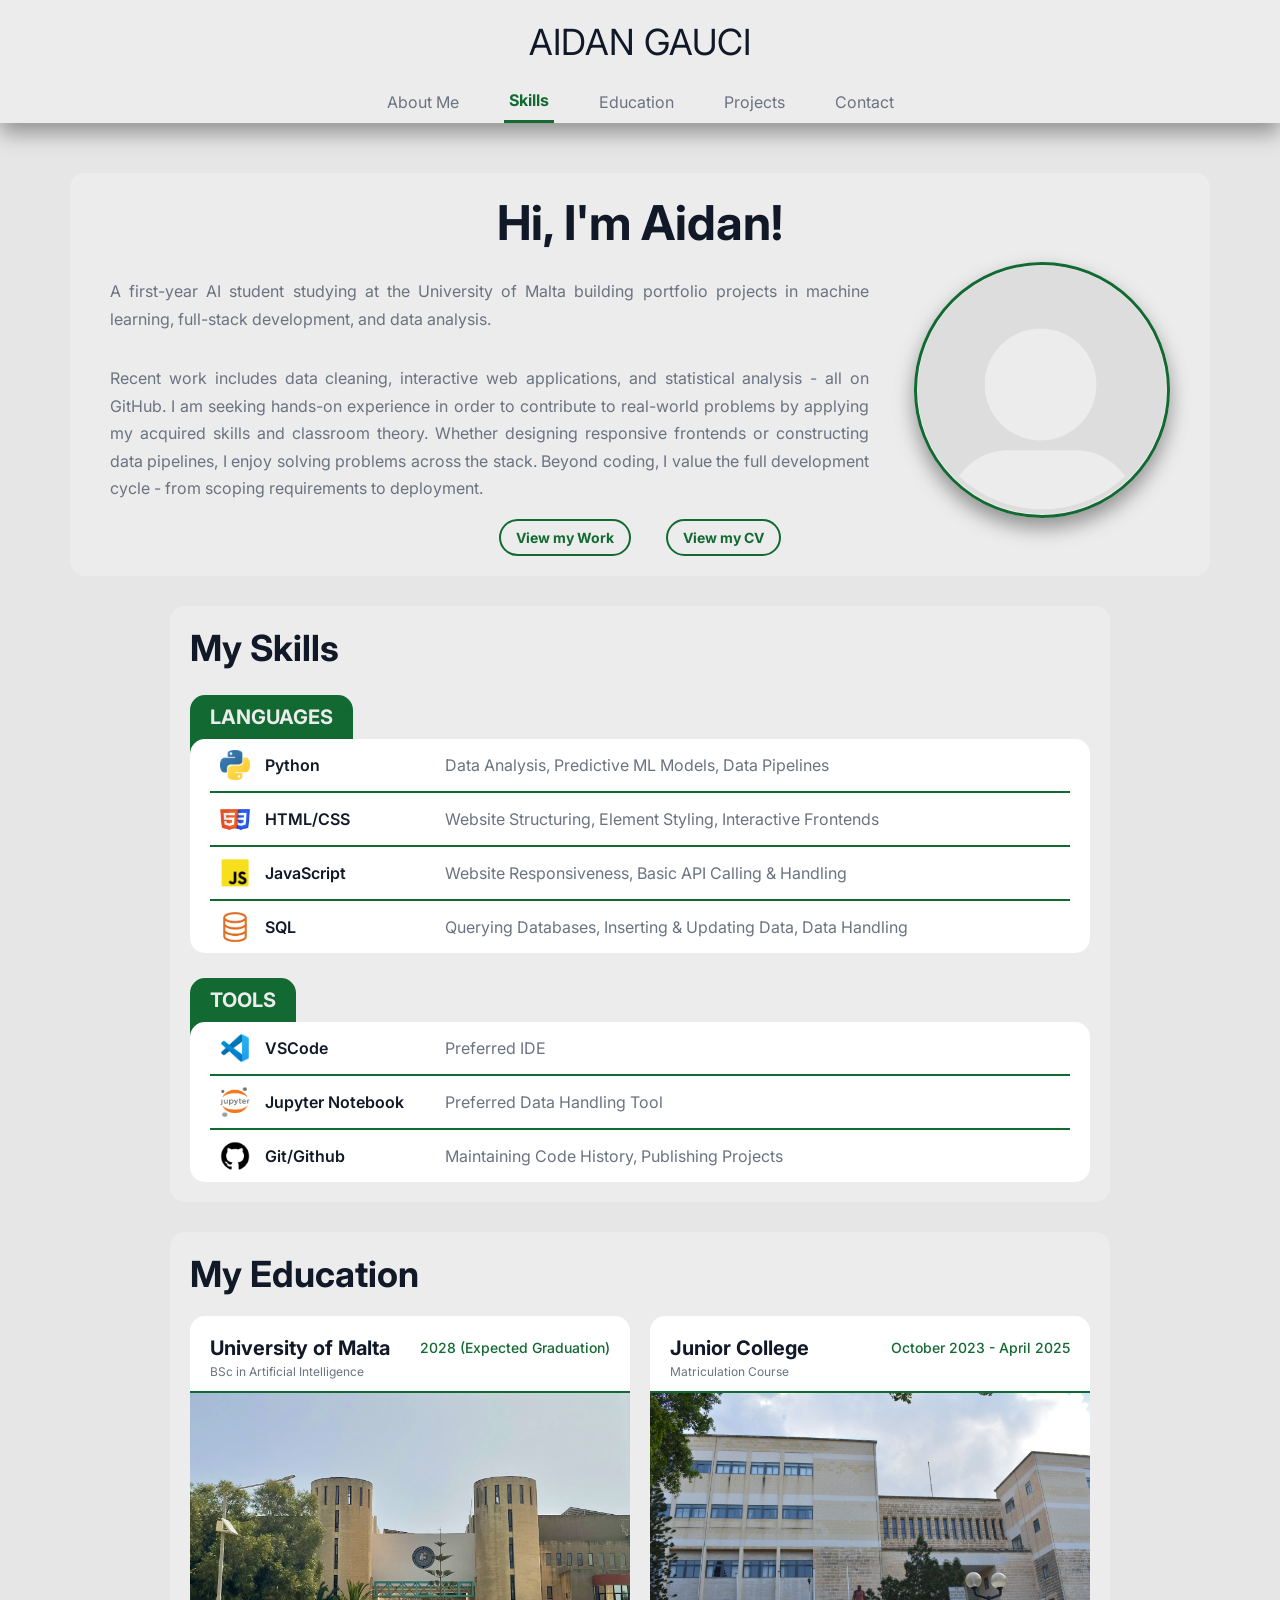
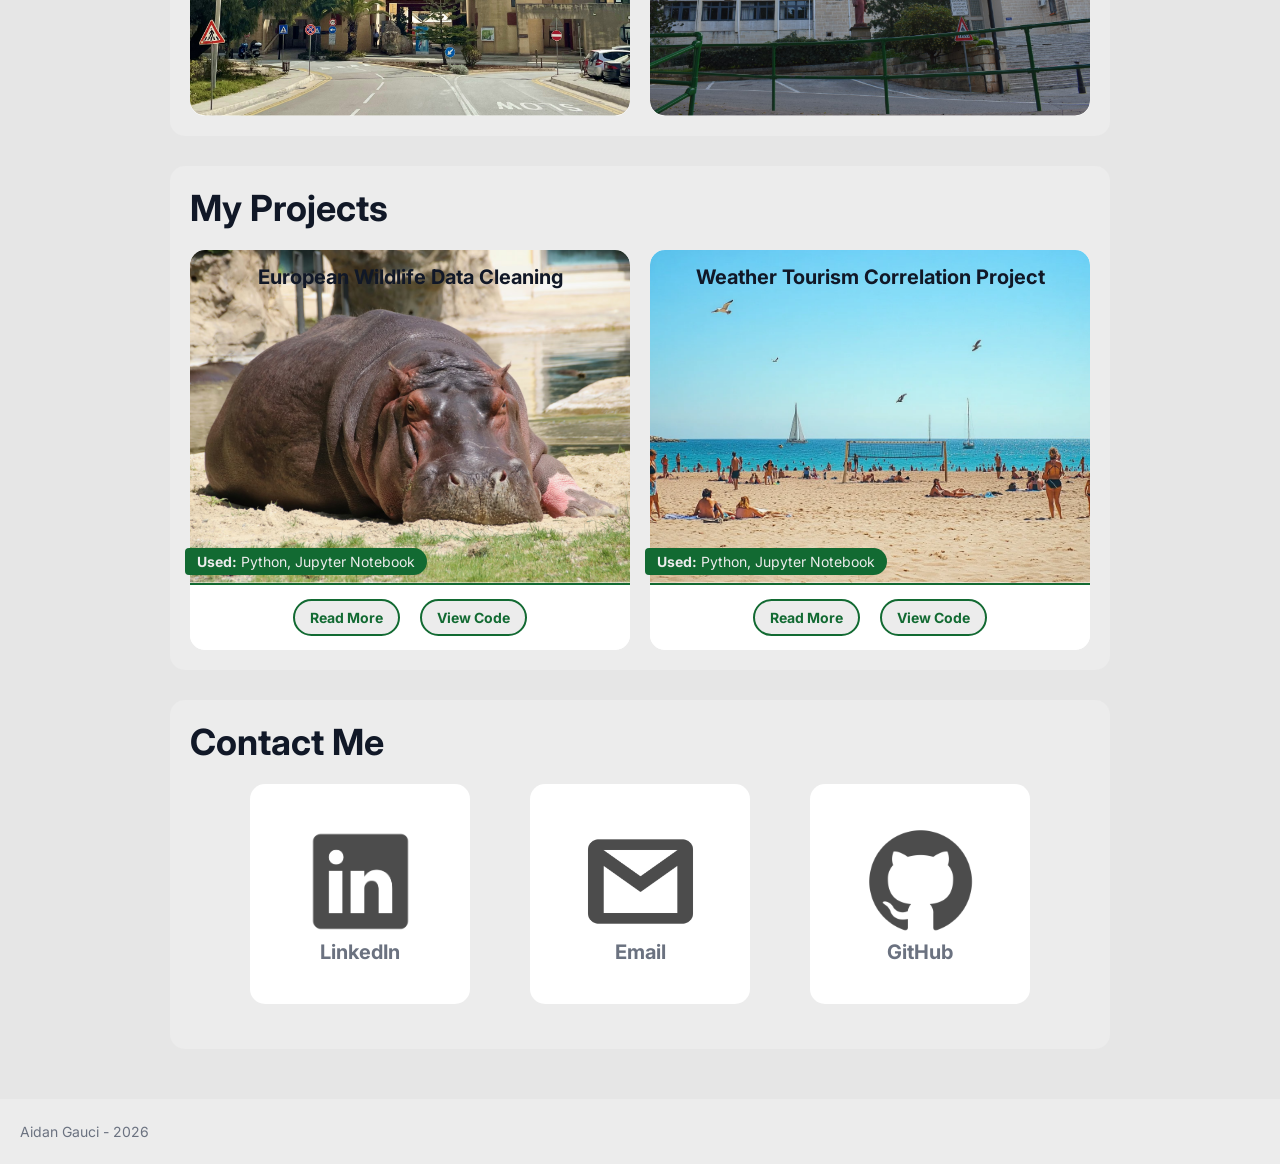
==== commit 6fce2685: "Fix: Minor CSS fixes" ====
--- a/index.html
+++ b/index.html
@@ -214,7 +214,7 @@
       <section id="contact">
         <h2 class="section-title">Contact Me</h2>
         <div class="section-container">
-          <a href="https://www.linkedin.com/in/aidan-gauci-2635003b6/" class="contact-link">
+          <a href="https://www.linkedin.com/in/aidan-gauci/" class="contact-link">
             <img class="contact-image" src="img/contact/linkedin.png" alt="Contact Image" />
             <span class="contact-text">LinkedIn</span>
           </a>
--- a/styles.css
+++ b/styles.css
@@ -222,7 +222,7 @@
 
 .about-me-text {
   text-align: justify;
-  line-height: 25px;
+  line-height: 27.5px;
 }
 
 .about-me-link-container {
@@ -475,6 +475,7 @@
 
 .education-article-background {
   object-fit: cover;
+  aspect-ratio: 16/9;
   height: 100%;
   width: 100%;
   border-radius: 0px 0px 15px 15px;
@@ -490,7 +491,7 @@
 .project-article-container {
   display: grid;
   grid-template-columns: 1fr 1fr;
-  column-gap: 15px;
+  column-gap: 20px;
 }
 
 .project-article {
@@ -674,6 +675,10 @@
     --font-size-6: 12px;
   }
 
+  .about-me-text {
+    line-height: 25px;
+  }
+
   .profile-pic {
     height: 200px;
     width: 200px;
@@ -709,6 +714,14 @@
     --font-size-6: 12px;
   }
 
+  .about-me-text-container {
+    margin: 10px 0px;
+  }
+
+  .about-me-text {
+    line-height: 25px;
+  }
+
   .nav-link {
     margin: 0px 10px;
   }
@@ -796,6 +809,14 @@
     gap: 0px;
   }
 
+  .about-me-text-container {
+    margin: 10px 0px;
+  }
+
+  .about-me-text {
+    line-height: 22.5px;
+  }
+
   .profile-pic {
     height: 160px;
     width: 160px;
@@ -861,7 +882,7 @@
   }
 }
 
-@media (min-width: 360px) and (max-width: 449px) {
+@media (min-width: 360px) and (max-width: 450px) {
   :root {
     --font-size-1: 32px;
     --font-size-2: 22px;
@@ -875,6 +896,14 @@
     padding: 10px 10px;
   }
 
+  .about-me-text-container {
+    margin: 10px 0px;
+  }
+
+  .about-me-text {
+    line-height: 22.5px;
+  }
+
   nav ul {
     margin-top: 5px;
   }
@@ -967,7 +996,7 @@
   }
 }
 
-@media (max-width: 359px) {
+@media (max-width: 360px) {
   :root {
     --font-size-1: 32px;
     --font-size-2: 22px;
@@ -981,6 +1010,14 @@
     padding: 10px 10px;
   }
 
+  .about-me-text-container {
+    margin: 10px 0px;
+  }
+
+  .about-me-text {
+    line-height: 22.5px;
+  }
+
   nav ul {
     margin-top: 5px;
   }
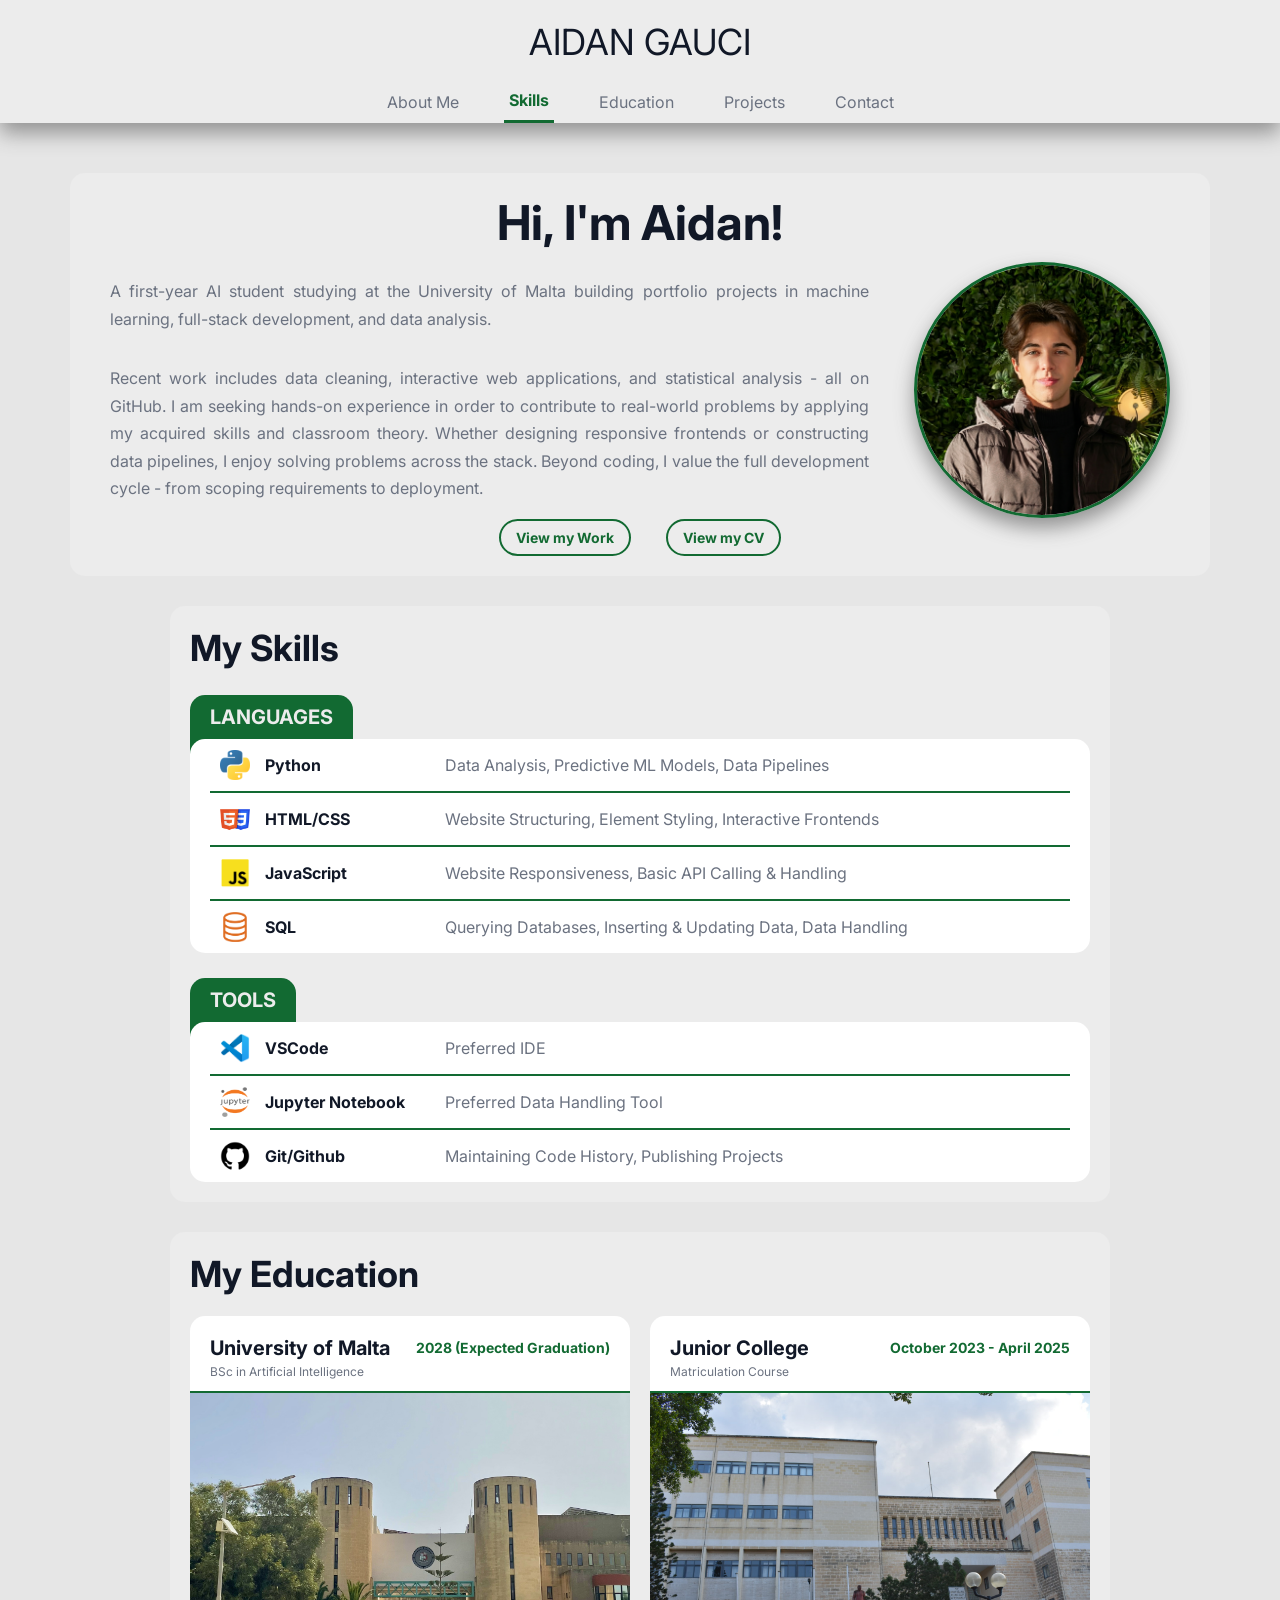
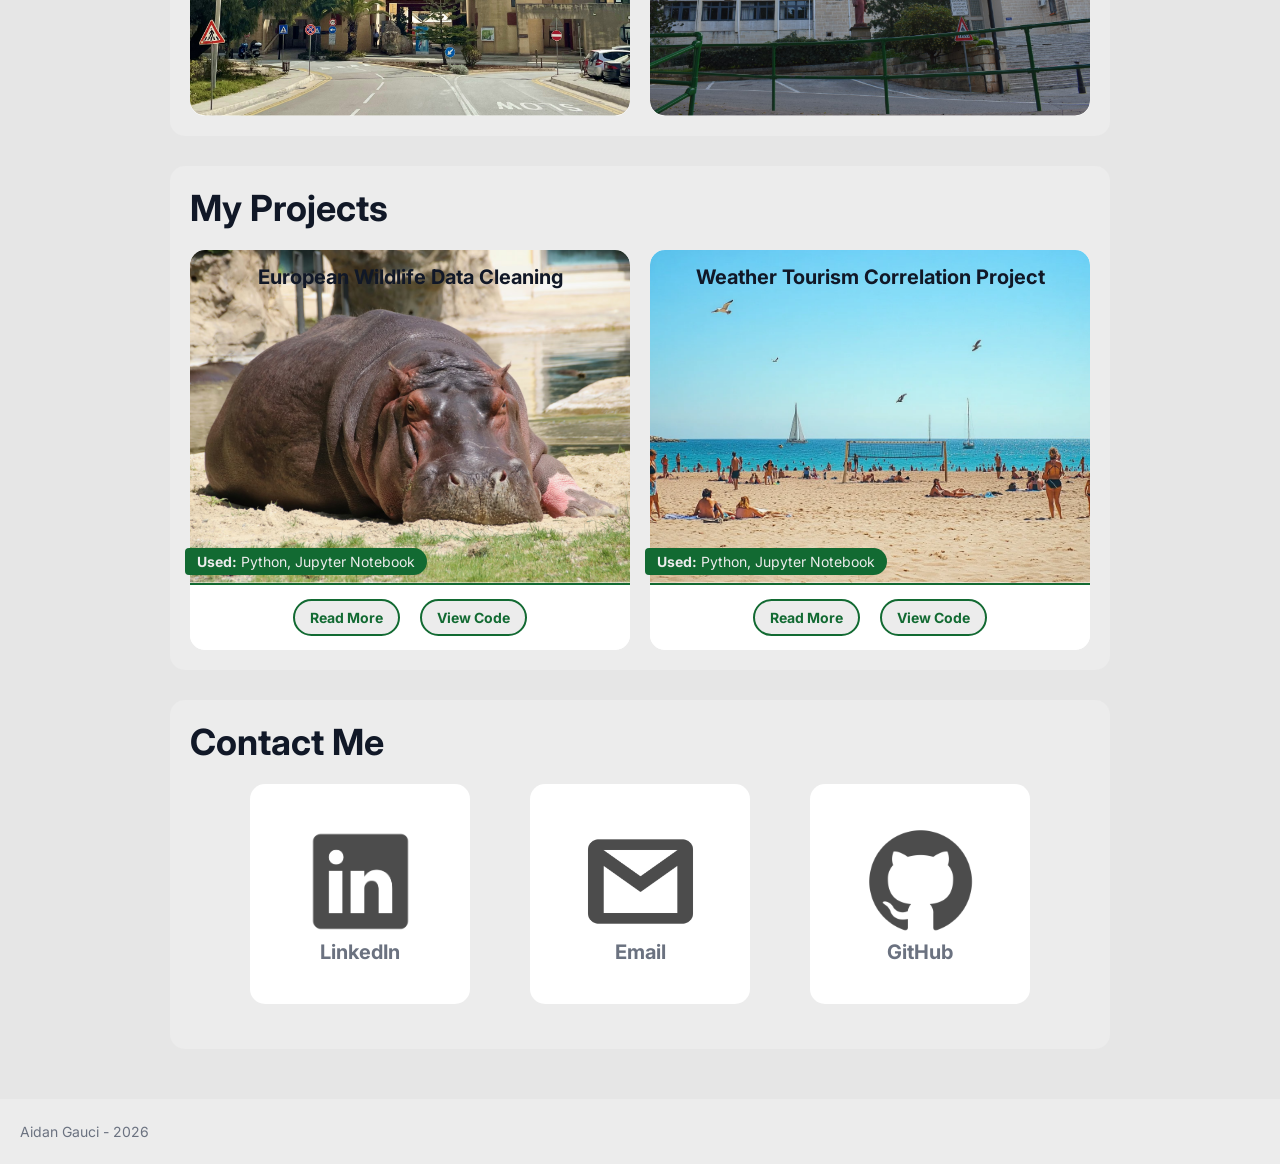
==== commit ad1a5fce: "Add: Major CSS fixes + Profile pic + CV" ====
--- a/index.html
+++ b/index.html
@@ -6,8 +6,16 @@
     <meta name="description" content="Aidan Gauci's Portfolio - An AI student showcasing front-end web development projects and data science projects." />
     <meta name="author" content="Aidan Gauci" />
 
+    <link rel="preconnect" href="https://fonts.googleapis.com" />
+    <link rel="preconnect" href="https://fonts.gstatic.com" crossorigin />
+    <link href="https://fonts.googleapis.com/css2?family=Inter:wght@400;700&display=swap" rel="stylesheet" />
+
+    <link rel="apple-touch-icon" sizes="180x180" href="img/favicon/apple-touch-icon.png" />
+    <link rel="icon" type="image/png" sizes="32x32" href="img/favicon/favicon-32x32.png" />
+    <link rel="icon" type="image/png" sizes="16x16" href="img/favicon/favicon-16x16.png" />
+    <link rel="manifest" href="img/favicon/site.webmanifest" />
+
     <link rel="stylesheet" href="styles.css" />
-    <link href="https://fonts.googleapis.com/css2?family=Inter:ital,opsz,wght@0,14..32,100..900;1,14..32,100..900&display=swap" rel="stylesheet" />
     <script src="main.js" defer></script>
 
     <title>Aidan's Portfolio Website</title>
@@ -37,11 +45,11 @@
               value the full development cycle - from scoping requirements to deployment.
             </p>
           </div>
-          <img src="img/profile-pic.png" class="profile-pic" alt="Profile Picture" />
+          <img src="img/profile-pic.png" loading="lazy" class="profile-pic" alt="Profile Picture" />
         </div>
         <div class="about-me-link-container">
           <a href="#projects" class="about-me-link">View my Work</a>
-          <a href="/" class="about-me-link">View my CV</a>
+          <a href="aidan_gauci_resume.pdf" class="about-me-link">View my CV</a>
         </div>
       </section>
 
@@ -52,22 +60,22 @@
             <h3 class="skill-title">LANGUAGES</h3>
             <div class="skill-list">
               <article class="skill-element-container">
-                <img src="img/skills/python.png" class="skill-icon" alt="Python Icon" />
+                <img src="img/skills/python.png" loading="lazy" class="skill-icon" alt="Python Icon" />
                 <p class="skill-element-name">Python</p>
                 <p class="skill-element-description">Data Analysis, Predictive ML Models, Data Pipelines</p>
               </article>
               <article class="skill-element-container">
-                <img src="img/skills/html-css.png" class="skill-icon" alt="HTML/CSS Icon" />
+                <img src="img/skills/html-css.png" loading="lazy" class="skill-icon" alt="HTML/CSS Icon" />
                 <p class="skill-element-name">HTML/CSS</p>
                 <p class="skill-element-description">Website Structuring, Element Styling, Interactive Frontends</p>
               </article>
               <article class="skill-element-container">
-                <img src="img/skills/javascript.png" class="skill-icon" alt="JavaScript Icon" />
+                <img src="img/skills/javascript.png" loading="lazy" class="skill-icon" alt="JavaScript Icon" />
                 <p class="skill-element-name">JavaScript</p>
                 <p class="skill-element-description">Website Responsiveness, Basic API Calling & Handling</p>
               </article>
               <article class="skill-element-container">
-                <img src="img/skills/sql.png" class="skill-icon" alt="SQL Icon" />
+                <img src="img/skills/sql.png" loading="lazy" class="skill-icon" alt="SQL Icon" />
                 <p class="skill-element-name">SQL</p>
                 <p class="skill-element-description">Querying Databases, Inserting & Updating Data, Data Handling</p>
               </article>
@@ -78,12 +86,12 @@
             <h3 class="skill-title">FRAMEWORKS</h3>
             <div class="skill-list">
               <article class="skill-element-container">
-                <img src="img/skills/react.png" class="skill-icon" alt="React.js Icon" />
+                <img src="img/skills/react.png" loading="lazy" class="skill-icon" alt="React.js Icon" />
                 <p class="skill-element-name">React.js</p>
                 <p class="skill-element-description">Dynamic User Interfaces, Modern Scalable Websites</p>
               </article>
               <article class="skill-element-container">
-                <img src="img/skills/node.png" class="skill-icon" alt="Node.js Icon" />
+                <img src="img/skills/node.png" loading="lazy" class="skill-icon" alt="Node.js Icon" />
                 <p class="skill-element-name">Node.js</p>
                 <p class="skill-element-description">Backend API Handling, Real-Time Applications</p>
               </article>
@@ -94,17 +102,17 @@
             <h3 class="skill-title">TOOLS</h3>
             <div class="skill-list">
               <article class="skill-element-container">
-                <img src="img/skills/vscode.png" class="skill-icon" alt="VSCode Icon" />
+                <img src="img/skills/vscode.png" loading="lazy" class="skill-icon" alt="VSCode Icon" />
                 <p class="skill-element-name">VSCode</p>
                 <p class="skill-element-description">Preferred IDE</p>
               </article>
               <article class="skill-element-container">
-                <img src="img/skills/jupyter.png" class="skill-icon" alt="Jupyter Notebook Icon" />
+                <img src="img/skills/jupyter.png" loading="lazy" class="skill-icon" alt="Jupyter Notebook Icon" />
                 <p class="skill-element-name">Jupyter Notebook</p>
                 <p class="skill-element-description">Preferred Data Handling Tool</p>
               </article>
               <article class="skill-element-container">
-                <img src="img/skills/github.png" class="skill-icon" alt="Github Icon" />
+                <img src="img/skills/github.png" loading="lazy" class="skill-icon" alt="Github Icon" />
                 <p class="skill-element-name">Git/Github</p>
                 <p class="skill-element-description">Maintaining Code History, Publishing Projects</p>
               </article>
@@ -139,7 +147,7 @@
                 </ul>
               </div>
               <a href="https://www.um.edu.mt/courses/overview/ubscitharift-2026-7-o/" class="education-link">Read More</a>
-              <img src="img/education/university.jpg" class="education-article-background" alt="Picture of Education Building" />
+              <img src="img/education/university.jpg" loading="lazy" class="education-article-background" alt="Picture of Education Building" />
             </div>
           </article>
           <article class="education-article">
@@ -153,7 +161,7 @@
             <div class="education-article-body">
               <p class="education-description"><strong>A-Levels:</strong> Pure Maths (B), Computing (B)</p>
               <a href="https://www.jc.um.edu.mt/study/programmes/matriculationcoursestandard/" class="education-link">Read More</a>
-              <img src="img/education/college.jpg" class="education-article-background" alt="Picture of Education Building" />
+              <img src="img/education/college.jpg" loading="lazy" class="education-article-background" alt="Picture of Education Building" />
             </div>
           </article>
         </div>
@@ -170,7 +178,7 @@
                 
               </p>
               <p class="project-article-tags"><strong>Used:</strong> React.js, Node.js, SQL</p>
-              <img src="img/projects/inventory-levels-boxes.1.10.avif" class="project-article-background" alt="Background Image of Project 1" />
+              <img src="img/projects/" loading="lazy" class="project-article-background" alt="Background Image of Project 1" />
             </div>
             <div class="project-article-link-container">
               <a class="project-article-link">Read More</a>
@@ -186,7 +194,7 @@
                 records.
               </p>
               <p class="project-article-tags"><strong>Used:</strong> Python, Jupyter Notebook</p>
-              <img src="img/projects/zoo.avif" class="project-article-background" alt="Background Image of Project 2" />
+              <img src="img/projects/zoo.avif" loading="lazy" class="project-article-background" alt="Background Image of Project 2" />
             </div>
             <div class="project-article-link-container">
               <a href="projects/european-wildlife-data-cleaning.html" class="project-article-link">Read More</a>
@@ -198,10 +206,10 @@
               <h3 class="project-article-title">Weather Tourism Correlation Project</h3>
               <p class="project-article-desc">
                 A personal research project exploring the correlation between the mass of tourism in Malta to its weather conditions, and furthermore which of these weather conditions were most
-                influencial in tourism amounts.
+                influential in tourism amounts.
               </p>
               <p class="project-article-tags"><strong>Used:</strong> Python, Jupyter Notebook</p>
-              <img src="img/projects/sunny-beach-day-stockcake.webp" class="project-article-background" alt="Background Image of Project 3" />
+              <img src="img/projects/sunny-beach-day-stockcake.webp" loading="lazy" class="project-article-background" alt="Background Image of Project 3" />
             </div>
             <div class="project-article-link-container">
               <a href="projects/weather-project.html" class="project-article-link">Read More</a>
@@ -215,15 +223,15 @@
         <h2 class="section-title">Contact Me</h2>
         <div class="section-container">
           <a href="https://www.linkedin.com/in/aidan-gauci/" class="contact-link">
-            <img class="contact-image" src="img/contact/linkedin.png" alt="Contact Image" />
+            <img class="contact-image" loading="lazy" src="img/contact/linkedin.png" alt="Contact Image" />
             <span class="contact-text">LinkedIn</span>
           </a>
           <a href="mailto:aidan.gauci.work@gmail.com" class="contact-link">
-            <img class="contact-image" src="img/contact/gmail.png" alt="Contact Image" />
+            <img class="contact-image" loading="lazy" src="img/contact/gmail.png" alt="Contact Image" />
             <span class="contact-text">Email</span>
           </a>
           <a href="https://github.com/aidan-gauci" class="contact-link">
-            <img class="contact-image" src="img/contact/github.png" alt="Contact Image" />
+            <img class="contact-image" loading="lazy" src="img/contact/github.png" alt="Contact Image" />
             <span class="contact-text">GitHub</span>
           </a>
         </div>
--- a/styles.css
+++ b/styles.css
@@ -65,6 +65,10 @@
   img {
     opacity: 1;
     filter: brightness(0.7) blur(0px);
+  }
+
+  .profile-pic {
+    filter: brightness(1);
   }
 
   .education-article.is-hovered .education-article-background {
@@ -332,7 +336,7 @@
 
 .skill-element-name {
   color: var(--primary-text);
-  font-weight: 600;
+  font-weight: bold;
   transform-origin: left;
   scale: 1;
   transition:
@@ -389,7 +393,7 @@
 .education-date {
   font-family: var(--font-family);
   font-size: var(--font-size-5);
-  font-weight: 500;
+  font-weight: bold;
   color: var(--accent-colour);
 }
 
@@ -896,14 +900,6 @@
     padding: 10px 10px;
   }
 
-  .about-me-text-container {
-    margin: 10px 0px;
-  }
-
-  .about-me-text {
-    line-height: 22.5px;
-  }
-
   nav ul {
     margin-top: 5px;
   }
@@ -919,8 +915,17 @@
   }
 
   .about-me-container {
+    padding: 0px 5px;
     flex-direction: column-reverse;
     gap: 0px;
+  }
+
+  .about-me-text-container {
+    margin: 10px 0px;
+  }
+
+  .about-me-text {
+    line-height: 22.5px;
   }
 
   .about-me-link-container {
@@ -1010,14 +1015,6 @@
     padding: 10px 10px;
   }
 
-  .about-me-text-container {
-    margin: 10px 0px;
-  }
-
-  .about-me-text {
-    line-height: 22.5px;
-  }
-
   nav ul {
     margin-top: 5px;
   }
@@ -1033,8 +1030,17 @@
   }
 
   .about-me-container {
+    padding: 0px 5px;
     flex-direction: column-reverse;
     gap: 0px;
+  }
+
+  .about-me-text-container {
+    margin: 10px 0px;
+  }
+
+  .about-me-text {
+    line-height: 22.5px;
   }
 
   .about-me-link-container {
@@ -1075,7 +1081,12 @@
     justify-content: left;
   }
 
+  .education-article-body {
+    padding: 0px 12.5px;
+  }
+
   .education-description {
+    padding-top: 15px;
     line-height: 20px;
   }
 
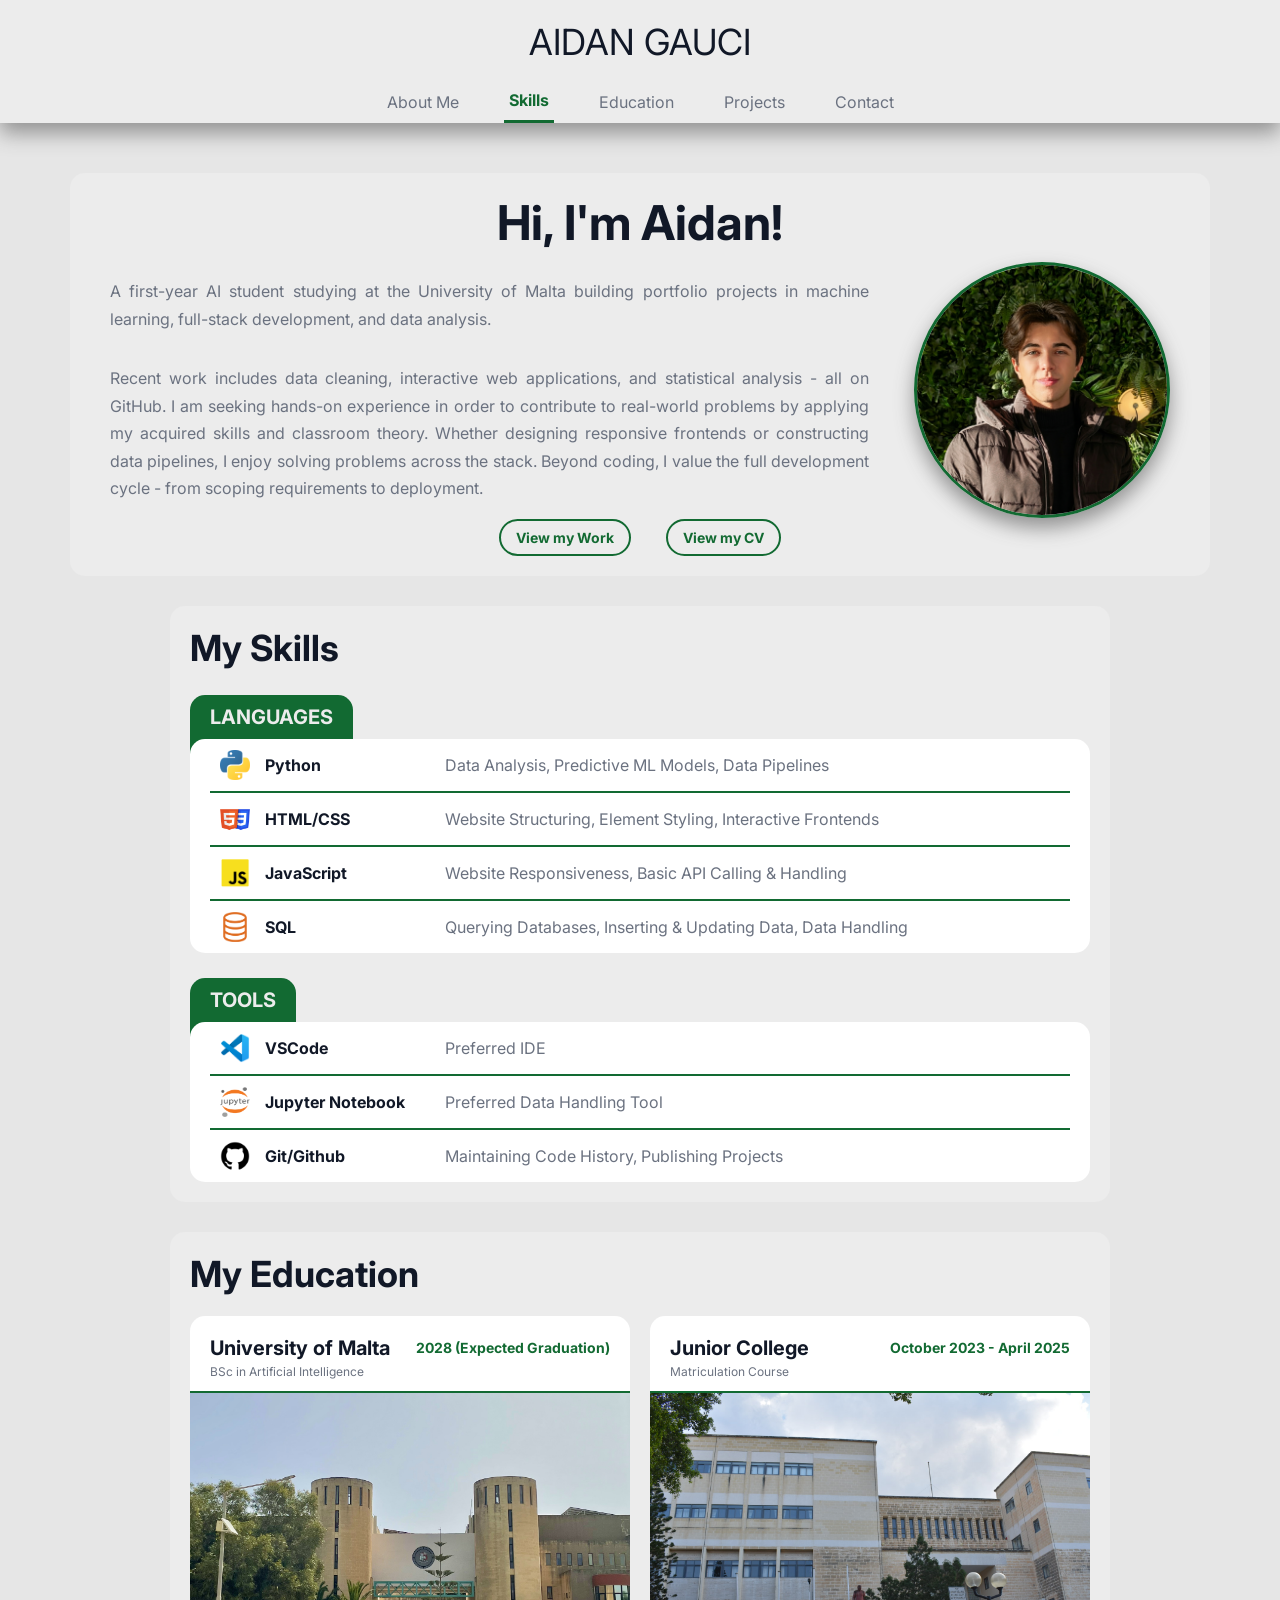
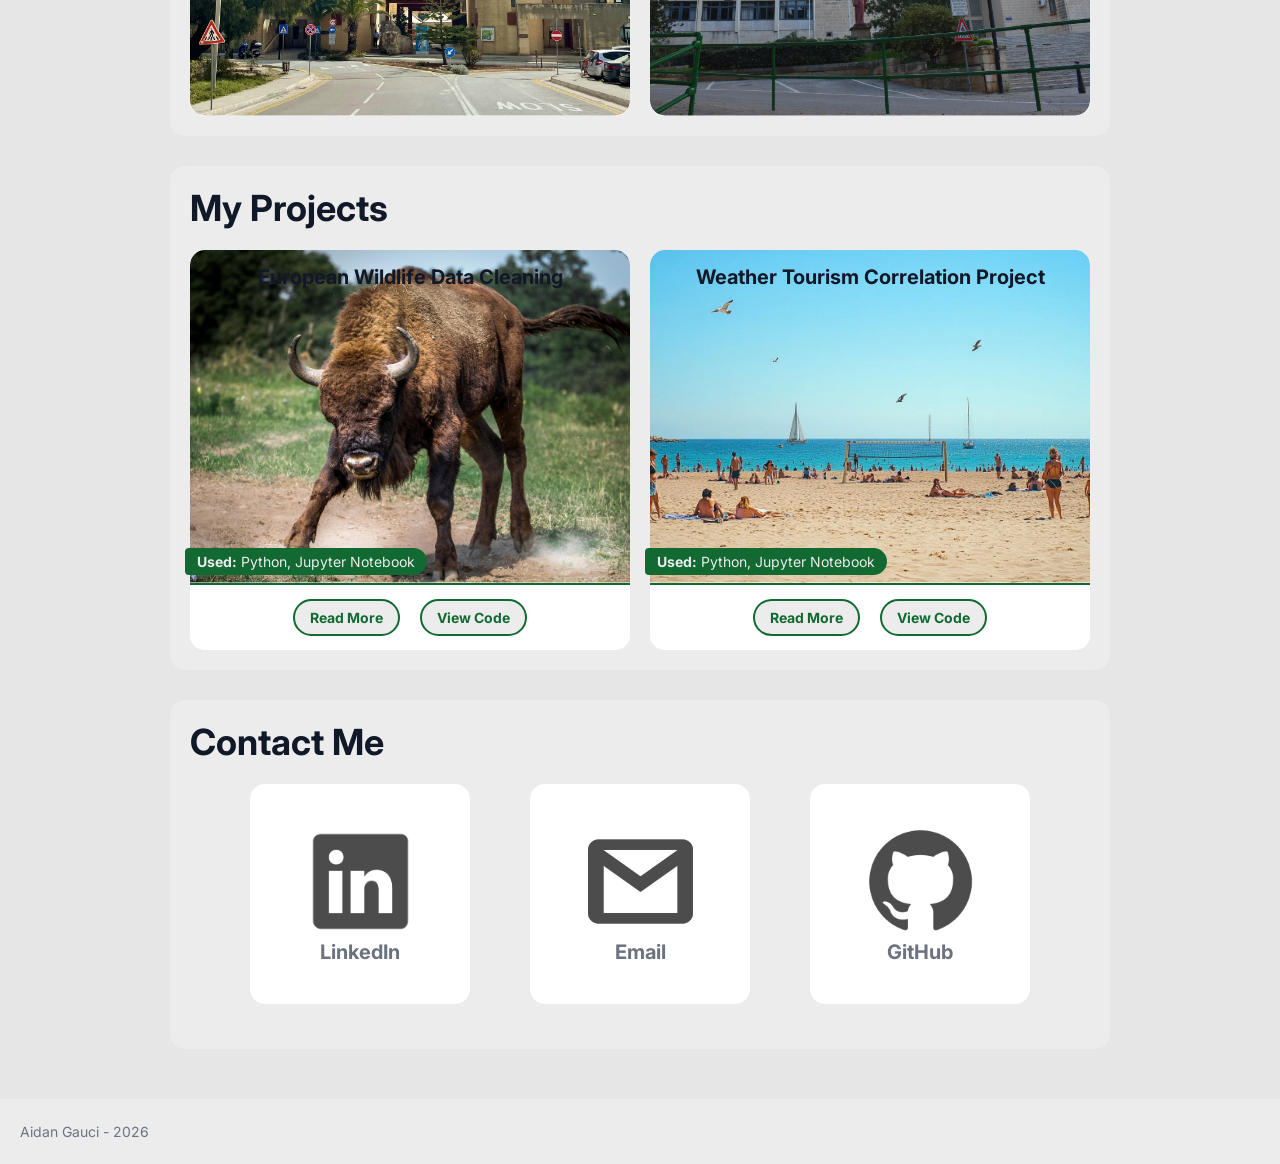
==== commit 2c5f455d: "Fix: European wildlife image" ====
--- a/index.html
+++ b/index.html
@@ -194,7 +194,7 @@
                 records.
               </p>
               <p class="project-article-tags"><strong>Used:</strong> Python, Jupyter Notebook</p>
-              <img src="img/projects/zoo.avif" loading="lazy" class="project-article-background" alt="Background Image of Project 2" />
+              <img src="img/projects/wildlife.jpg" loading="lazy" class="project-article-background" alt="Background Image of Project 2" />
             </div>
             <div class="project-article-link-container">
               <a href="projects/european-wildlife-data-cleaning.html" class="project-article-link">Read More</a>
